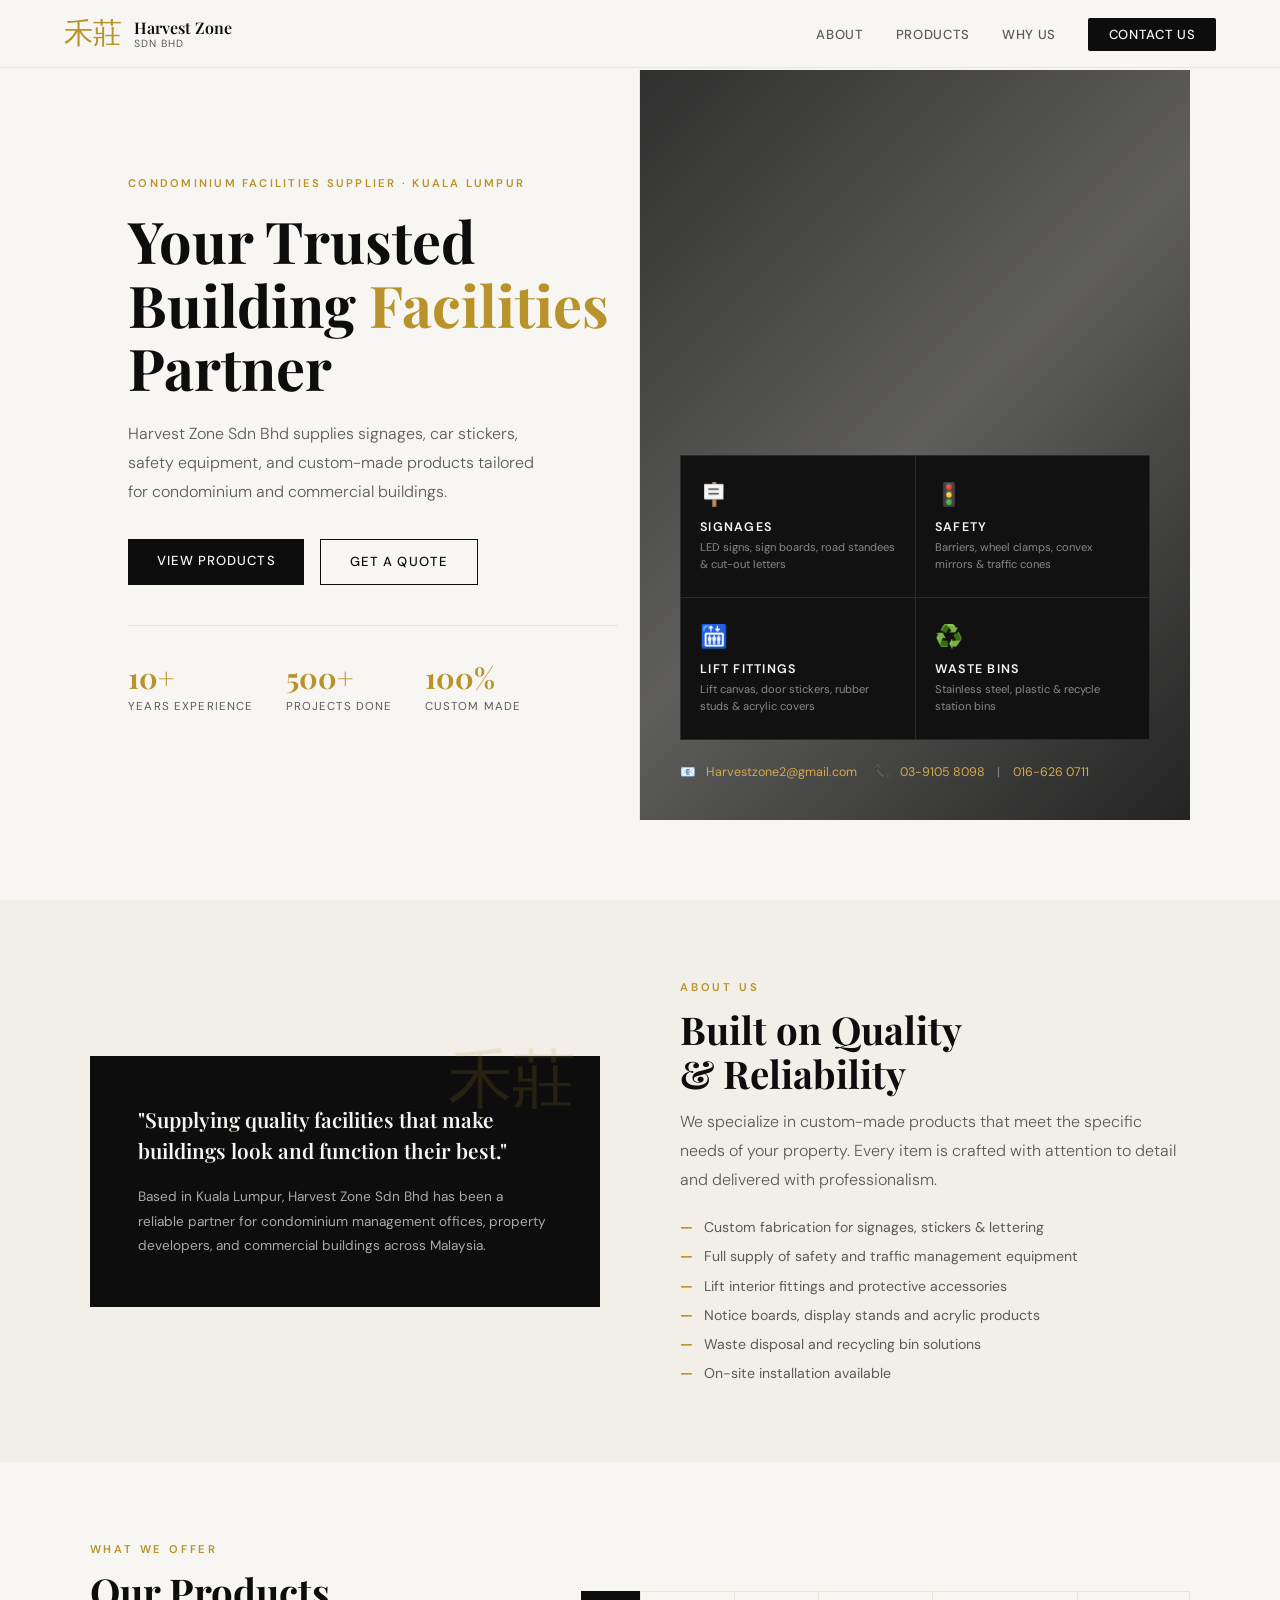
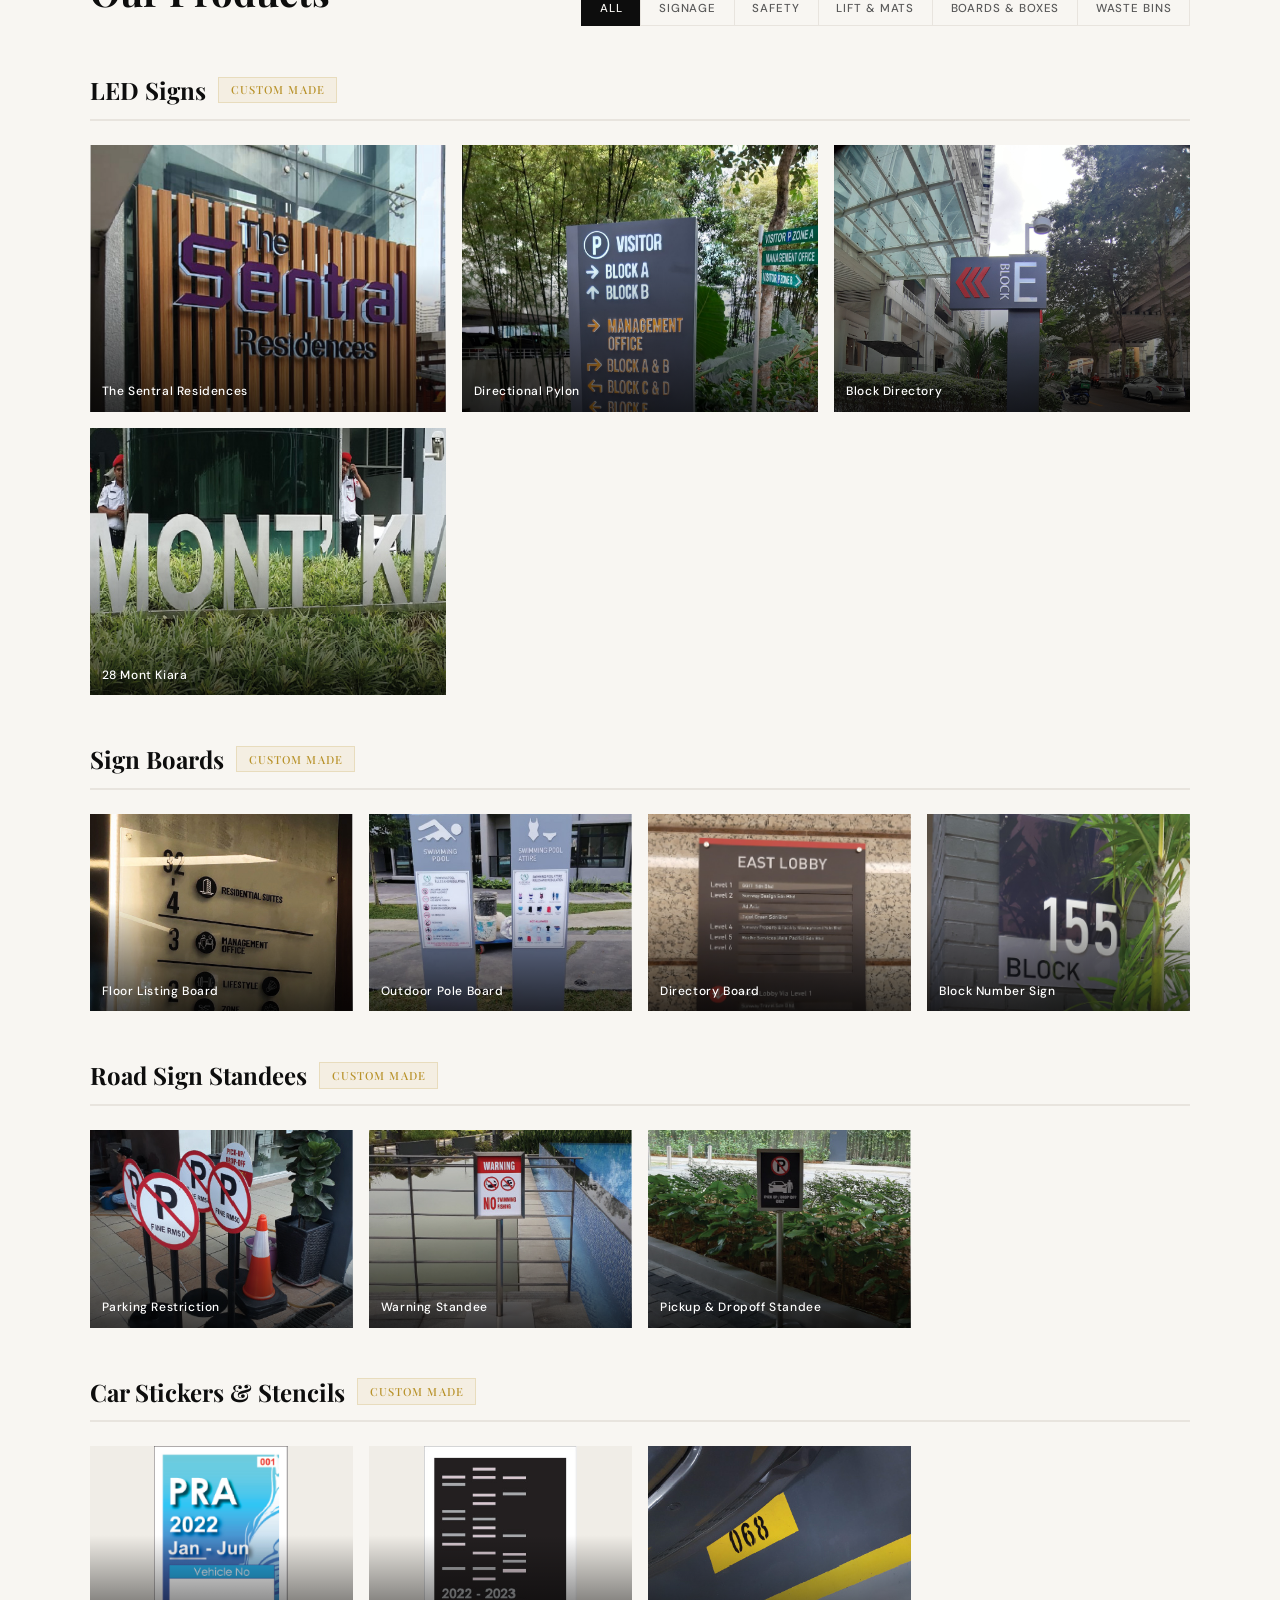
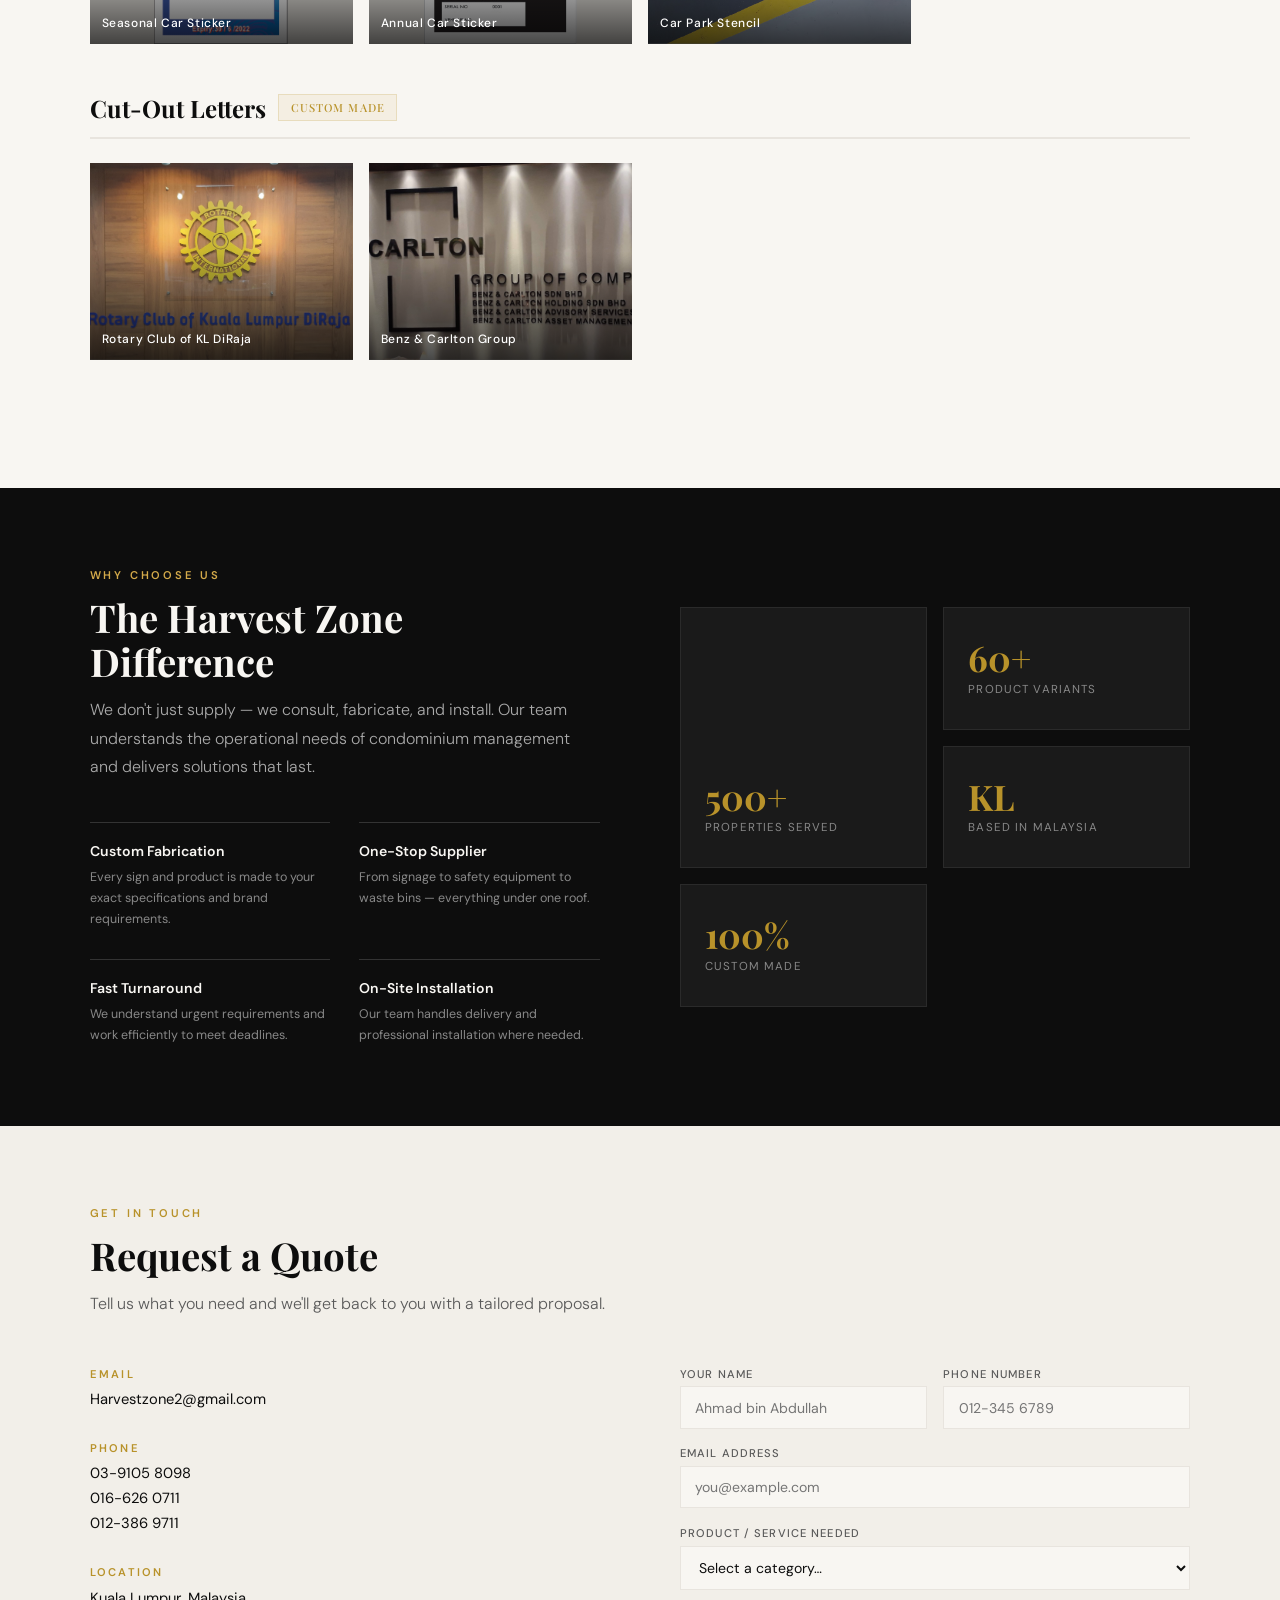
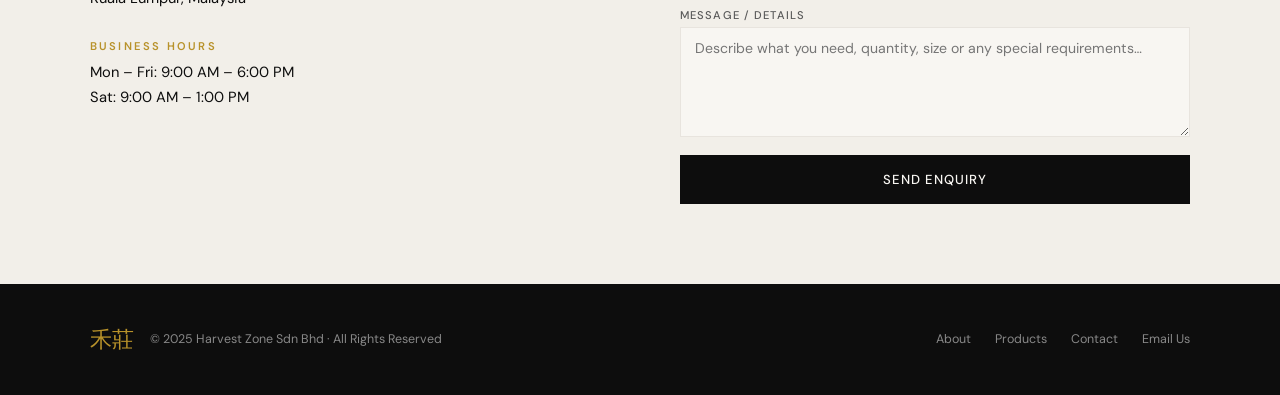
==== index.html @ 8f86f56d "first commit" ====
<!doctype html>
<html lang="en">
  <head>
    <meta charset="UTF-8" />

    <meta name="viewport" content="width=device-width, initial-scale=1.0" />
    <title>Harvest Zone Sdn Bhd – Condominium Facilities Supplier</title>
    <link
      href="https://fonts.googleapis.com/css2?family=Playfair+Display:wght@400;600;700&family=DM+Sans:wght@300;400;500;600&display=swap"
      rel="stylesheet"
    />
    <link rel="stylesheet" href="index.css" />
  </head>
  <body>
    <nav id="navbar">
      <a href="#hero" class="nav-logo">
        <span class="lc">禾莊</span>
        <div>
          <div class="lt">Harvest Zone</div>
          <div class="ls">Sdn Bhd</div>
        </div>
      </a>
      <ul class="nav-links">
        <li><a href="#about">About</a></li>
        <li><a href="#products">Products</a></li>
        <li><a href="#why">Why Us</a></li>
        <li><a href="#contact" class="nav-cta">Contact Us</a></li>
      </ul>
      <button class="hamburger" onclick="toggleMenu()" aria-label="Menu">
        <span></span><span></span><span></span>
      </button>
    </nav>

    <!-- HERO -->
    <section id="hero">
      <div class="hero-left reveal">
        <span class="hero-tag"
          >Condominium Facilities Supplier · Kuala Lumpur</span
        >
        <h1 class="hero-title">
          Your Trusted<br />Building <span>Facilities</span><br />Partner
        </h1>
        <p class="hero-desc">
          Harvest Zone Sdn Bhd supplies signages, car stickers, safety
          equipment, and custom-made products tailored for condominium and
          commercial buildings.
        </p>
        <div class="hero-btns">
          <a href="#products" class="btn-primary">View Products</a>
          <a href="#contact" class="btn-outline">Get a Quote</a>
        </div>
        <div class="hero-stats">
          <div>
            <div class="stat-num">10+</div>
            <div class="stat-label">Years Experience</div>
          </div>
          <div>
            <div class="stat-num">500+</div>
            <div class="stat-label">Projects Done</div>
          </div>
          <div>
            <div class="stat-num">100%</div>
            <div class="stat-label">Custom Made</div>
          </div>
        </div>
      </div>
      <div class="hero-right">
        <div class="hero-grid">
          <div class="hero-card">
            <div class="hero-card-icon">🪧</div>
            <div class="hero-card-title">Signages</div>
            <div class="hero-card-desc">
              LED signs, sign boards, road standees & cut-out letters
            </div>
            <div class="hero-card-accent"></div>
          </div>
          <div class="hero-card">
            <div class="hero-card-icon">🚦</div>
            <div class="hero-card-title">Safety</div>
            <div class="hero-card-desc">
              Barriers, wheel clamps, convex mirrors & traffic cones
            </div>
            <div class="hero-card-accent"></div>
          </div>
          <div class="hero-card">
            <div class="hero-card-icon">🛗</div>
            <div class="hero-card-title">Lift Fittings</div>
            <div class="hero-card-desc">
              Lift canvas, door stickers, rubber studs & acrylic covers
            </div>
            <div class="hero-card-accent"></div>
          </div>
          <div class="hero-card">
            <div class="hero-card-icon">♻️</div>
            <div class="hero-card-title">Waste Bins</div>
            <div class="hero-card-desc">
              Stainless steel, plastic & recycle station bins
            </div>
            <div class="hero-card-accent"></div>
          </div>
        </div>
        <div class="hero-contact">
          <span>📧</span
          ><a href="mailto:Harvestzone2@gmail.com">Harvestzone2@gmail.com</a>
          <span style="margin-left: 0.5rem">📞</span
          ><a href="tel:+60391058098">03-9105 8098</a> <span>&nbsp;|&nbsp;</span
          ><a href="tel:+60166260711">016-626 0711</a>
        </div>
      </div>
    </section>

    <!-- ABOUT -->
    <section id="about">
      <div class="about-visual reveal">
        <div class="about-box">
          <div class="about-box-quote">
            "Supplying quality facilities that make buildings look and function
            their best."
          </div>
          <div class="about-box-text">
            Based in Kuala Lumpur, Harvest Zone Sdn Bhd has been a reliable
            partner for condominium management offices, property developers, and
            commercial buildings across Malaysia.
          </div>
        </div>
        <div class="about-accent"></div>
      </div>
      <div class="about-content reveal">
        <span class="section-label">About Us</span>
        <h2 class="section-title">Built on Quality<br />& Reliability</h2>
        <p class="section-desc">
          We specialize in custom-made products that meet the specific needs of
          your property. Every item is crafted with attention to detail and
          delivered with professionalism.
        </p>
        <ul class="about-list">
          <li>Custom fabrication for signages, stickers & lettering</li>
          <li>Full supply of safety and traffic management equipment</li>
          <li>Lift interior fittings and protective accessories</li>
          <li>Notice boards, display stands and acrylic products</li>
          <li>Waste disposal and recycling bin solutions</li>
          <li>On-site installation available</li>
        </ul>
      </div>
    </section>

    <!-- PRODUCTS -->
    <section id="products">
      <div class="cat-header reveal">
        <div>
          <span class="section-label">What We Offer</span>
          <h2 class="section-title">Our Products</h2>
        </div>
        <div class="cat-tabs">
          <button class="tab-btn active" onclick="showCat('all', this)">
            All
          </button>
          <button class="tab-btn" onclick="showCat('signage', this)">
            Signage
          </button>
          <button class="tab-btn" onclick="showCat('safety', this)">
            Safety
          </button>
          <button class="tab-btn" onclick="showCat('lift', this)">
            Lift & Mats
          </button>
          <button class="tab-btn" onclick="showCat('notice', this)">
            Boards & Boxes
          </button>
          <button class="tab-btn" onclick="showCat('waste', this)">
            Waste Bins
          </button>
        </div>
      </div>

      <!-- SIGNAGE -->
      <div class="prod-section active" id="cat-signage" data-cat="signage">
        <div class="prod-section-title">LED Signs <span>Custom Made</span></div>
        <div class="gallery hero-gallery">
          <div
            class="gallery-item"
            onclick="openLb(this, 'LED Sign – The Sentral Residences')"
          >
            <img
              class="gimg"
              src="images/the-sentral-residences.jpg"
              
              alt="The Sentral Residences"
            />
            <div class="gallery-item-overlay">
              <div class="gallery-item-label">The Sentral Residences</div>
            </div>
          </div>
          <div
            class="gallery-item"
            onclick="openLb(this, 'Directional Pylon Sign')"
          >
            <img
              class="gimg"
              src="images/directional-pylon.jpeg"
              style="object-position: center top"
              alt="Directional Pylon"
            />
            <div class="gallery-item-overlay">
              <div class="gallery-item-label">Directional Pylon</div>
            </div>
          </div>
          <div
            class="gallery-item"
            onclick="openLb(this, 'LED Directory Sign')"
          >
            <img
              class="gimg"
              src="images/block-directory.jpeg"
              style="object-position: center top;"
              alt="LED Directory Sign"
            />
            <div class="gallery-item-overlay">
              <div class="gallery-item-label">Block Directory</div>
            </div>
          </div>
          <div
            class="gallery-item"
            onclick="openLb(this, '28 Mont Kiara LED Sign')"
          >
            <img
              class="gimg"
              src="images/28-mont-kiara.jpg"
              
              alt="28 Mont Kiara LED Sign"
            />
            <div class="gallery-item-overlay">
              <div class="gallery-item-label">28 Mont Kiara</div>
            </div>
          </div>
        </div>

        <div class="prod-section-title">
          Sign Boards <span>Custom Made</span>
        </div>
        <div class="gallery">
          <div
            class="gallery-item"
            onclick="openLb(this, 'Floor Listing Sign Board')"
          >
            <img
              class="gimg"
              src="images/floor-listing-board.jpg"
              style="object-position: center top;"
              alt="Floor Listing Board"
            />
            <div class="gallery-item-overlay">
              <div class="gallery-item-label">Floor Listing Board</div>
            </div>
          </div>
          <div
            class="gallery-item"
            onclick="openLb(this, 'Outdoor Sign Board Pole')"
          >
            <img
              class="gimg"
              src="images/outdoor-pole-board.jpg"
              alt="Outdoor Board Pole"
            />
            <div class="gallery-item-overlay">
              <div class="gallery-item-label">Outdoor Pole Board</div>
            </div>
          </div>
          <div
            class="gallery-item"
            onclick="openLb(this, 'East Lobby Sign Board')"
          >
            <img
              class="gimg"
              src="images/directory-board.jpg"
              style="object-position: center top;"
              alt="Directory Board"
            />
            <div class="gallery-item-overlay">
              <div class="gallery-item-label">Directory Board</div>
            </div>
          </div>
          <div
            class="gallery-item"
            onclick="openLb(this, 'Block Number Sign Board')"
          >
            <img
              class="gimg"
              src="images/block-number-sign.jpg"
              alt="Block Number Sign"
            />
            <div class="gallery-item-overlay">
              <div class="gallery-item-label">Block Number Sign</div>
            </div>
          </div>
        </div>

        <div class="prod-section-title">
          Road Sign Standees <span>Custom Made</span>
        </div>
        <div class="gallery">
          <div
            class="gallery-item"
            onclick="openLb(this, 'Road Sign Standee – Cones')"
          >
            <img
              class="gimg"
              src="images/parking-restriction.jpg"
              alt="Parking Restriction Standee"
            />
            <div class="gallery-item-overlay">
              <div class="gallery-item-label">Parking Restriction</div>
            </div>
          </div>
          <div
            class="gallery-item"
            onclick="openLb(this, 'Road Sign Standee – Warning')"
          >
            <img
              class="gimg"
              src="images/warning-standee.jpg"
              alt="Warning Standee"
            />
            <div class="gallery-item-overlay">
              <div class="gallery-item-label">Warning Standee</div>
            </div>
          </div>
          <div
            class="gallery-item"
            onclick="openLb(this, 'Road Sign Standee – Pole')"
          >
            <img
              class="gimg"
              src="images/pickup-dropoff-standee.jpg"
              alt="Pickup & Dropoff Standee"
            />
            <div class="gallery-item-overlay">
              <div class="gallery-item-label">Pickup & Dropoff Standee</div>
            </div>
          </div>
        </div>

        <div class="prod-section-title">
          Car Stickers & Stencils <span>Custom Made</span>
        </div>
        <div class="gallery">
          <div
            class="gallery-item"
            onclick="openLb(this, 'Car Sticker – PRA 2022')"
          >
            <img
              class="gimg"
              src="images/seasonal-car-sticker.jpg"
              style="object-fit: scale-down;"
              alt="Seasonal Car Sticker"
            />
            <div class="gallery-item-overlay">
              <div class="gallery-item-label">Seasonal Car Sticker</div>
            </div>
          </div>
          <div
            class="gallery-item"
            onclick="openLb(this, 'Annual Car Sticker')"
          >
            <img
              class="gimg"
              src="images/annual-car-sticker.jpg"
              style="object-fit: scale-down;"
              alt="Annual Car Sticker"
            />
            <div class="gallery-item-overlay">
              <div class="gallery-item-label">Annual Car Sticker</div>
            </div>
          </div>
          <div class="gallery-item" onclick="openLb(this, 'Car Park Stencil')">
            <img
              class="gimg"
              src="images/car-park-stencil.jpg"
              alt="Car Park Stencil"
            />
            <div class="gallery-item-overlay">
              <div class="gallery-item-label">Car Park Stencil</div>
            </div>
          </div>
        </div>

        <div class="prod-section-title">
          Cut-Out Letters <span>Custom Made</span>
        </div>
        <div class="gallery">
          <div
            class="gallery-item"
            onclick="openLb(this, 'Cut-Out Letters – Rotary Club KL DiRaja')"
          >
            <img
              class="gimg"
              src="images/rotary-club-of-KL-DiRaja.jpg"
              alt="Rotary Club of KL DiRaja"
            />
            <div class="gallery-item-overlay">
              <div class="gallery-item-label">Rotary Club of KL DiRaja</div>
            </div>
          </div>
          <div
            class="gallery-item"
            onclick="openLb(this, 'Cut-Out Letters – Benz & Carlton')"
          >
            <img
              class="gimg"
              src="images/benz-&-carlton-group.jpg"
              alt="Benz & Carlton Group"
            />
            <div class="gallery-item-overlay">
              <div class="gallery-item-label">Benz & Carlton Group</div>
            </div>
          </div>
        </div>
      </div>

      <!-- SAFETY -->
      <div class="prod-section" id="cat-safety" data-cat="safety">
        <div class="prod-section-title">
          Road Barriers & Poles <span>Safety Equipment</span>
        </div>
        <div class="gallery">
          <div class="gallery-item" onclick="openLb(this, 'Road Barriers')">
            <img
              class="gimg"
              src="images/roadbarrier.jpg"
              style="object-position: center bottom"
              alt="Road Barriers"
            />
            <div class="gallery-item-overlay">
              <div class="gallery-item-label">Road Barriers</div>
              
            </div>
          </div>
          <div class="gallery-item" onclick="openLb(this)">
            <img
              class="gimg"
              src="images/collapsible-parking-pole.png"
              style="object-fit:scale-down"
              alt="Collapsible Parking Pole"
            />
            <div class="gallery-item-overlay">
              <div class="gallery-item-label">Collapsible Parking Pole</div>
              <div class="gallery-item-spec">50.8mm Dia × 609.6mm (H)</div>
            </div>
          </div>
          <div
            class="gallery-item"
            onclick="openLb(this, 'Collapsible Parking Pole')"
          >
            <img
              class="gimg"
              src="images/elastic-pole.png"
              style="object-fit:scale-down"
              alt="Elastic Pole"
            />
            <div class="gallery-item-overlay">
              <div class="gallery-item-label">Elastic Pole</div>
              <div class="gallery-item-spec">80mm Dia × 780mm (H)</div>
            </div>
          </div>
          <div
            class="gallery-item"
            onclick="openLb(this, 'Traffic Cone with Sand Base – 770mm')"
          >
            <img
              class="gimg"
              src="images/traffic-cone.png"
              style="object-fit:scale-down"
              alt="Traffic Cone with Sand Base"
            />
            <div class="gallery-item-overlay">
              <div class="gallery-item-label">Traffic Cone with Sand Base</div>
              <div class="gallery-item-spec">770mm (H)</div>
            </div>
          </div>
        </div>

        <div class="prod-section-title">
          Wheel Clamps & Guards <span>Safety Equipment</span>
        </div>
        <div class="gallery">
          <div
            class="gallery-item"
            onclick="openLb(this, 'Wheel Clamp – Small & Big')"
          >
            <img
              class="gimg"
              src="images/wheel-clamp.png"
              style="object-fit:scale-down"
              alt="Wheel Clamp"
            />
            <div class="gallery-item-overlay">
              <div class="gallery-item-label">Wheel Clamp</div>
                <div class="gallery-item-spec">
                Small: 330mm - 432mm<br>
                Big: 406mm - 584mm
                </div>
            </div>
          </div>
          <div
            class="gallery-item"
            onclick="openLb(this, 'Corner Guard – 100x100x800mm')"
          >
            <img
              class="gimg"
              src="images/corner-guard.png"
              style="object-fit:scale-down"
              alt="Corner Guard"
            />
            <div class="gallery-item-overlay">
              <div class="gallery-item-label">Corner Guard</div>
              <div class="gallery-item-spec">100 L x 100 W x800 H (mm)</div>
            </div>
          </div>
          <div
            class="gallery-item"
            onclick="openLb(this, 'Wheel Stopper – 550x148x120mm')"
          >
            <img
              class="gimg"
              src="images/wheel-stopper.png"
              style="object-fit:scale-down"
              alt="Wheel Stopper"
            />
            <div class="gallery-item-overlay">
              <div class="gallery-item-label">Wheel Stopper</div>
              <div class="gallery-item-spec">550 L x 148 W x 120 H (mm)</div>
            </div>
          </div>
        </div>

        <div class="prod-section-title">
          Rubber Humps <span>Safety Equipment</span>
        </div>
        <div class="gallery">
          <div
            class="gallery-item"
            onclick="openLb(this, 'Rubber Hump with Cats Eye – 500x350x50mm')"
          >
            <img
              class="gimg"
              src="images/rubberhump-catseye.png"
              style="object-fit:scale-down"
              alt="Rubber Hump with Cat's Eye"
            />
            <div class="gallery-item-overlay">
              <div class="gallery-item-label">Rubber Hump with Cat's Eye</div>
                <div class="gallery-item-spec">500 L x 350 W x 50 H (mm)</div>
            </div>
          </div>
          <div
            class="gallery-item"
            onclick="openLb(this, 'Rubber Hump – Installed')"
          >
            <img
              class="gimg"
                src="images/rubberhump.jpg"
                style="object-position: center bottom"
              alt="Installed Rubber Humps"
            />
            <div class="gallery-item-overlay">
              <div class="gallery-item-label">Installed Rubber Humps</div>
            </div>
          </div>
        </div>

        <div class="prod-section-title">
          Convex Mirrors <span>Safety Equipment</span>
        </div>
        <div class="gallery">
          <div
            class="gallery-item"
            onclick="openLb(this, 'Convex Mirror Installed')"
          >
            <img
              class="gimg"
                src="images/convex-mirror-installed.jpg"

              alt="Convex Mirror – Installed"
            />
            <div class="gallery-item-overlay">
              <div class="gallery-item-label">Convex Mirror – Installed</div>
            </div>
          </div>
          <div
            class="gallery-item"
            onclick="openLb(this, 'Convex Mirror with Sign')"
          >
            <img
              class="gimg"
              src="images/convex-mirror-with-sign.jpg"
              alt="Convex Mirror with Sign"
            />
            <div class="gallery-item-overlay">
              <div class="gallery-item-label">Convex Mirror with Sign</div>
            </div>
          </div>
          <div
            class="gallery-item"
            onclick="openLb(this, 'Convex Mirror – 600mm & 800mm dia')"
          >
            <img
              class="gimg"
              src="images/convex-mirror.png"
              style="object-fit:scale-down"
              alt="Convex Mirror – 600mm & 800mm dia"
            />
            <div class="gallery-item-overlay">
              <div class="gallery-item-label">Convex Mirror w/o Cap</div>
              <div class="gallery-item-spec">600mm / 800mm Diameter</div>
            </div>
          </div>
        </div>
      </div>

      <!-- LIFT & MATS -->
      <div class="prod-section" id="cat-lift" data-cat="lift">
        <div class="prod-section-title">
          Lift Canvas & Protection <span>Lift Accessories</span>
        </div>
        <div class="gallery">
          <div
            class="gallery-item"
            onclick="openLb(this, 'Lift Canvas Protection')"
          >
            <img
              class="gimg"
              src="images/lift-canvas.jpg"
              alt="Lift Canvas"
            />
            <div class="gallery-item-overlay">
              <div class="gallery-item-label">Lift Canvas</div>
            </div>
          </div>
          <div
            class="gallery-item"
            onclick="openLb(this, 'Custom Lift Door Sticker')"
          >
            <img
              class="gimg"
              src="images/custom-door-sticker.jpg"
              alt="Custom Lift Door Sticker"
            />
            <div class="gallery-item-overlay">
              <div class="gallery-item-label">Custom Lift Door Sticker</div>
            </div>
          </div>
          <div
            class="gallery-item"
            onclick="openLb(this, 'Aluminium Chequered Plate')"
          >
            <img
              class="gimg"
              src="images/aluminium-chequered-plate.jpg"
              alt="Aluminium Chequered Plate"
            />
            <div class="gallery-item-overlay">
              <div class="gallery-item-label">Aluminium Chequered Plate</div>
            </div>
          </div>
          <div
            class="gallery-item"
            onclick="openLb(this, 'Lift Wall Acrylic Cover')"
          >
            <img
              class="gimg"
              src="images/lift-wall-acrylic-cover.jpg"
              alt="Lift Wall Acrylic Cover"
            />
            <div class="gallery-item-overlay">
              <div class="gallery-item-label">Lift Wall Acrylic Cover</div>
            </div>
          </div>
        </div>

        <div class="prod-section-title">
          Rubber Stud Installation <span>Lift Accessories</span>
        </div>
        <div class="gallery">
          <div
            class="gallery-item"
            onclick="openLb(this, 'Rubber Stud Installation')"
          >
            <img
              class="gimg"
                src="images/stud-installation.jpg"
              alt="Rubber Stud Installation"
            />
            <div class="gallery-item-overlay">
              <div class="gallery-item-label">Stud Installation</div>
            </div>
          </div>
          <div
            class="gallery-item"
            onclick="openLb(this, 'Rubber Stud – Installed Floor')"
          >
            <img
              class="gimg"
              src="images/installed-rubber-studs.jpg"
              alt="Installed Rubber Studs"
            />
            <div class="gallery-item-overlay">
              <div class="gallery-item-label">Installed Rubber Studs</div>
            </div>
          </div>
          <div
            class="gallery-item"
            onclick="openLb(this, 'Car Lift OCP Acrylic Cover – Before')"
          >
            <img
              class="gimg"
              src="images/car-lift-ocp-before.jpg"
              alt="Car Lift OCP – Before"
            />
            <div class="gallery-item-overlay">
              <div class="gallery-item-label">Car Lift OCP – Before</div>
            </div>
          </div>
          <div
            class="gallery-item"
            onclick="openLb(this, 'Car Lift OCP Acrylic Cover')"
          >
            <img
              class="gimg"
              src="images/car-lift-ocp-cover.jpg"
              alt="Car Lift OCP Acrylic Cover"
            />
            <div class="gallery-item-overlay">
              <div class="gallery-item-label">Car Lift OCP Cover</div>
            </div>
          </div>
        </div>

        <div class="prod-section-title">Mats & Stands <span>Others</span></div>
        <div class="gallery">
          <div class="gallery-item" onclick="openLb(this, 'Rubber Stud Mat')">
            <img
              class="gimg"
              src="images/rubber-stud-mat.jpg"
              alt="Rubber Stud Mat"
            />
            <div class="gallery-item-overlay">
              <div class="gallery-item-label">Rubber Stud Mat</div>
            </div>
          </div>
          <div class="gallery-item" onclick="openLb(this, 'Tough Rib Mat')">
            <img
              class="gimg"
              src="images/tough-rib-mat.jpg"
              alt="Tough Rib Mat"
            />
            <div class="gallery-item-overlay">
              <div class="gallery-item-label">Tough Rib Mat</div>
            </div>
          </div>
          <div class="gallery-item" onclick="openLb(this, 'Laundry Mat')">
            <img
              class="gimg"
              src="images/laundry-mat.png"
              alt="Laundry Mat"
            />
            <div class="gallery-item-overlay">
              <div class="gallery-item-label">Laundry Mat</div>
            </div>
          </div>
          <div
            class="gallery-item"
            onclick="
              openLb(this, 'Stainless Steel Retractable Belt Q Up Stand')
            "
          >
            <img
              class="gimg"
              src="images/belt-q-up-stand.png"
                style="object-fit:scale-down"
              alt="Stainless Steel Retractable Belt Q Up Stand"
            />
            <div class="gallery-item-overlay">
              <div class="gallery-item-label">Stainless Steel Retractable Belt Q Up Stand</div>
              <div class="gallery-item-spec">
                Pole: 63.5mm (dia)<br>
                Heigt: 910mm
                </div>
            </div>
          </div>
          <div
            class="gallery-item"
            onclick="openLb(this, 'Stainless Steel Display Stand – A4/A3')"
          >
            <img
              class="gimg"
              src="images/display-stand-a4-a3.png"
              style="object-fit:scale-down"
              alt="Stainless Steel Display Stand – A4/A3"
            />
            <div class="gallery-item-overlay">
              <div class="gallery-item-label">Display Stand A4/A3</div>
              <div class="gallery-item-spec">
                Size: A4/A3
              </div>
            </div>
          </div>
        </div>
      </div>

      <!-- NOTICE BOARDS & BOXES -->
      <div class="prod-section" id="cat-notice" data-cat="notice">
        <div class="prod-section-title">Notice Boards and Directories <span>Others</span></div>
        <div class="gallery">
          <div
            class="gallery-item"
            onclick="openLb(this, 'Notice Board – Sunway Velocity')"
          >
            <img
              class="gimg"
              src="images/sunway-velocity.jpg"
              alt="Notice Board – Sunway Velocity"
            />
            <div class="gallery-item-overlay">
              <div class="gallery-item-label">Sunway Velocity Notice Board</div>
            </div>
          </div>
          <div
            class="gallery-item"
            onclick="openLb(this, 'Tenant Listing Notice Board')"
          >
            <img
              class="gimg"
              src="images/tenant-listing-board.jpg"
                style="object-fit:scale-down"
              alt="Tenant Listing Directory Board"
            />
            <div class="gallery-item-overlay">
              <div class="gallery-item-label">Tenant Listing Directory Board</div>
            </div>
          </div>
          <div
            class="gallery-item"
            onclick="openLb(this, 'Multi-Panel Notice Board')"
          >
            <img
              class="gimg"
              src="images/multi-panel-board.jpg"
              alt="Multi-Panel Notice Board"
            />
            <div class="gallery-item-overlay">
              <div class="gallery-item-label">Multi-Panel Board</div>
            </div>
          </div>
          <div class="gallery-item" onclick="openLb(this, 'Gold Notice Board')">
            <img
              class="gimg"
              src="images/gold-finish-board.jpg"
                style="object-position:center top"
              alt="Sunway Directory Board"
            />
            <div class="gallery-item-overlay">
              <div class="gallery-item-label">Sunway Directory Board</div>
            </div>
          </div>
          <div class="gallery-item" onclick="openLb(this, 'Acrylic A4 Holder')">
            <img
              class="gimg"
              src="images/acrylic-a4-holder.jpg"
              alt="Acrylic A4 Holder"
            />
            <div class="gallery-item-overlay">
              <div class="gallery-item-label">Acrylic A4 Holder</div>
            </div>
          </div>
          <div
            class="gallery-item"
            onclick="openLb(this, 'Notice Board with Glass Panels')"
          >
            <img
              class="gimg"
              src="images/board-with-glass-panels.jpg"
              alt="Notice Board with Glass Panels"
            />
            <div class="gallery-item-overlay">
              <div class="gallery-item-label">Board with Glass Panels</div>
            </div>
          </div>
        </div>

        <div class="prod-section-title">
          Glass Sand Blast <span>Others</span>
        </div>
        <div class="gallery">
          <div
            class="gallery-item"
            onclick="openLb(this, 'Glass Sand Blast – Office Partition')"
          >
            <img
              class="gimg"
              src="images/office-partition.jpg"
              alt="Office Partition"
            />
            <div class="gallery-item-overlay">
              <div class="gallery-item-label">Office Partition</div>
            </div>
          </div>
          <div
            class="gallery-item"
            onclick="openLb(this, 'Glass Sand Blast – Privacy Screen')"
          >
            <img
              class="gimg"
              src="images/privacy-screen.jpg"
              alt="Privacy Screen"
            />
            <div class="gallery-item-overlay">
              <div class="gallery-item-label">Privacy Screen</div>
            </div>
          </div>
          <div
            class="gallery-item"
            onclick="openLb(this, 'Glass Sand Blast – Door Panel')"
          >
            <img
              class="gimg"
              src="images/door-panel-sandblast.jpg"
              alt="Door Panel"
            />
            <div class="gallery-item-overlay">
              <div class="gallery-item-label">Door Panel Sandblast</div>
            </div>
          </div>
          <div
            class="gallery-item"
            onclick="openLb(this, 'Glass Sand Blast – Entry Door')"
          >
            <img
              class="gimg"
              src="images/entry-door.jpg"
              alt="Entry Door"
            />
            <div class="gallery-item-overlay">
              <div class="gallery-item-label">Entry Door</div>
            </div>
          </div>
        </div>

        <div class="prod-section-title">
          Custom Made Boxes <span>Others</span>
        </div>
        <div class="gallery">
          <div
            class="gallery-item"
            onclick="openLb(this, 'Transparent Acrylic Suggestion Box')"
          >
            <img
              class="gimg"
              src="images/acrylic-box.jpg"
              alt="Transparent Acrylic Box"
            />
            <div class="gallery-item-overlay">
              <div class="gallery-item-label">Transparent Acrylic Box</div>
            </div>
          </div>
          <div
            class="gallery-item"
            onclick="openLb(this, 'Solid Colour Acrylic Drop Box')"
          >
            <img
              class="gimg"
              src="images/drop-box.jpg"
              alt="Solid Colour Drop Box"
            />
            <div class="gallery-item-overlay">
              <div class="gallery-item-label">Solid Colour Drop Box</div>
            </div>
          </div>
        </div>
      </div>

      <!-- WASTE BINS -->
      <div class="prod-section" id="cat-waste" data-cat="waste">
        <div class="prod-section-title">
          Stainless Steel Bins <span>Waste Disposable</span>
        </div>
        <div class="gallery">
          <div
            class="gallery-item"
            onclick="openLb(this, 'Cigarette Bin – Stainless Steel')"
          >
            <img
              class="gimg"
              src="images/cigratte-bin-sunway-nexis.jpg"
                style="object-fit:scale-down"
              alt="Cigarette Bin – Stainless Steel"
            />
            <div class="gallery-item-overlay">
              <div class="gallery-item-label">Stainless Steel Bin – Sunway Nexis</div>
            </div>
          </div>
          <div
            class="gallery-item"
            onclick="openLb(this, 'SS01 – 345x170x660mm')"
          >
            <img
              class="gimg"
              src="images/SS01.png"
                style="object-fit:scale-down"
              alt="SS01"
            />
            <div class="gallery-item-overlay">
              <div class="gallery-item-label">SS01</div>
              <div class="gallery-item-spec">345 L x 170 W x 660 H (mm)</div>
            </div>
          </div>
          <div
            class="gallery-item"
            onclick="openLb(this, 'SS02 – 300mm Dia x 610mm H')"
          >
            <img
              class="gimg"
              src="images/SS02.png"
              style="object-fit:scale-down"
              alt="SS02"
            />
            <div class="gallery-item-overlay">
              <div class="gallery-item-label">SS02</div>
              <div class="gallery-item-spec">300mm Diameter x 610mm (H)</div>
            </div>
          </div>
          <div
            class="gallery-item"
            onclick="openLb(this, 'SS03 – 380x230x750mm')"
          >
            <img
              class="gimg"
              src="images/SS03.png"
              style="object-fit:scale-down"
              alt="SS03"
            />
            <div class="gallery-item-overlay">
              <div class="gallery-item-label">SS03</div>
              <div class="gallery-item-spec">380 L x 230 W x 750 H (mm)</div>
          </div>
          
          </div>
        </div>

        <div class="prod-section-title">
          Plastic Wheeled Bins <span>Waste Disposable</span>
        </div>
        <div class="gallery">
          <div
            class="gallery-item"
            onclick="openLb(this, 'H660 Bin – 805x1340x1260mm')"
          >
            <img
              class="gimg"
              src="images/H660.png"
              style="object-fit:scale-down"
              alt="H660"
            />
            <div class="gallery-item-overlay">
              <div class="gallery-item-label">H660</div>
              <div class="gallery-item-spec">805 L x 1340 W x 1260 H (mm)</div>
            </div>
          </div>
          <div
            class="gallery-item"
            onclick="openLb(this, 'H240 Bin – 590x730x1007mm')"
          >
            <img
              class="gimg"
              src="images/H240.png"
              style="object-fit:scale-down"
              alt="H240"
            />
            <div class="gallery-item-overlay">
              <div class="gallery-item-label">H240</div>
              <div class="gallery-item-spec">590 L x 730 W x 1007 H (mm)</div>
            </div>
          </div>
          <div
            class="gallery-item"
            onclick="openLb(this, 'H120 Bin – 460x550x940mm')"
          >
            <img
              class="gimg"
              src="images/H120.png"
              style="object-fit:scale-down"
              alt="H120"
            />
            <div class="gallery-item-overlay">
              <div class="gallery-item-label">H120</div>
              <div class="gallery-item-spec">460 L x 550 W x 940 H (mm)</div>
            </div>
          </div>
          <div
            class="gallery-item"
            onclick="openLb(this, 'Large Plastic Bins – Installed')"
          >
            <img
              class="gimg"
              src="images/installed-bins.jpg"
              style="object-fit:scale-down"
              alt="Installed Bins"
            />
            <div class="gallery-item-overlay">
              <div class="gallery-item-label">Installed Bins</div>
            </div>
          </div>
        </div>

        <div class="prod-section-title">
          Recycle Station Bins & Decorative Bins <span>Waste Disposable</span>
        </div>
        <div class="gallery">
          <div
            class="gallery-item"
            onclick="openLb(this, 'Recycle Station – 590x730x1007mm')"
          >
            <img
              class="gimg"
              src="images/SS04.png"
              style="object-fit:scale-down"
              alt="Recycle Bins / SS04"
            />
            <div class="gallery-item-overlay">
              <div class="gallery-item-label">Recycle Bins / SS04</div>
              <div class="gallery-item-spec">250 Dia x 600 H (mm)</div>
            </div>
          </div>
          <div
            class="gallery-item"
            onclick="openLb(this, 'Semi-Circle Decorative Bin – 450x225x730mm')"
          >
            <img
              class="gimg"
              src="images/semi-circle-bin.png"
              style="object-fit:scale-down"
              alt="Semi-Circle Decorative Bin"
            />
            <div class="gallery-item-overlay">
              <div class="gallery-item-label">Semi-Circle Bin</div>
              <div class="gallery-item-spec">450 W x 225 L x 730 H (mm)</div>
            </div>
          </div>
          <div
            class="gallery-item"
            onclick="openLb(this, 'Recycle Bins Installed')"
          >
            <img
              class="gimg"
              src="images/recycle-bins.jpg"
              alt="Recycle Bins – Installed"
            />
            <div class="gallery-item-overlay">
              <div class="gallery-item-label">Recycle Bins – Installed</div>
              <div class="gallery-item-spec">590 W x 730 L x 1007 H (mm)</div>
            </div>
          </div>
        </div>
      </div>
    </section>

    <!-- WHY -->
    <section id="why">
      <div class="reveal">
        <span class="section-label" style="color: var(--gold-light)"
          >Why Choose Us</span
        >
        <h2 class="section-title">The Harvest Zone<br />Difference</h2>
        <p class="section-desc">
          We don't just supply — we consult, fabricate, and install. Our team
          understands the operational needs of condominium management and
          delivers solutions that last.
        </p>
        <div class="why-features">
          <div class="why-feat">
            <div class="why-feat-title">Custom Fabrication</div>
            <div class="why-feat-desc">
              Every sign and product is made to your exact specifications and
              brand requirements.
            </div>
          </div>
          <div class="why-feat">
            <div class="why-feat-title">One-Stop Supplier</div>
            <div class="why-feat-desc">
              From signage to safety equipment to waste bins — everything under
              one roof.
            </div>
          </div>
          <div class="why-feat">
            <div class="why-feat-title">Fast Turnaround</div>
            <div class="why-feat-desc">
              We understand urgent requirements and work efficiently to meet
              deadlines.
            </div>
          </div>
          <div class="why-feat">
            <div class="why-feat-title">On-Site Installation</div>
            <div class="why-feat-desc">
              Our team handles delivery and professional installation where
              needed.
            </div>
          </div>
        </div>
      </div>
      <div class="why-visual reveal">
        <div class="why-box tall">
          <div class="why-box-num">500+</div>
          <div class="why-box-label">Properties Served</div>
        </div>
        <div class="why-box">
          <div class="why-box-num">60+</div>
          <div class="why-box-label">Product Variants</div>
        </div>
        <div class="why-box">
          <div class="why-box-num">KL</div>
          <div class="why-box-label">Based in Malaysia</div>
        </div>
        <div class="why-box">
          <div class="why-box-num">100%</div>
          <div class="why-box-label">Custom Made</div>
        </div>
      </div>
    </section>

    <!-- CONTACT -->
    <section id="contact">
      <div class="reveal">
        <span class="section-label">Get In Touch</span>
        <h2 class="section-title">Request a Quote</h2>
        <p class="section-desc">
          Tell us what you need and we'll get back to you with a tailored
          proposal.
        </p>
      </div>
      <div class="contact-grid">
        <div class="contact-info reveal">
          <div>
            <div class="contact-item-label">Email</div>
            <div class="contact-item-val">
              <a href="mailto:Harvestzone2@gmail.com">Harvestzone2@gmail.com</a>
            </div>
          </div>
          <div>
            <div class="contact-item-label">Phone</div>
            <div class="contact-item-val">
              <a href="tel:+60391058098">03-9105 8098</a><br /><a
                href="tel:+60166260711"
                >016-626 0711</a
              ><br /><a href="tel:+60123869711">012-386 9711</a>
            </div>
          </div>
          <div>
            <div class="contact-item-label">Location</div>
            <div class="contact-item-val">Kuala Lumpur, Malaysia</div>
          </div>
          <div>
            <div class="contact-item-label">Business Hours</div>
            <div class="contact-item-val">
              Mon – Fri: 9:00 AM – 6:00 PM<br />Sat: 9:00 AM – 1:00 PM
            </div>
          </div>
        </div>
        <div class="reveal">
          <div class="contact-form">
            <div class="form-row">
              <div class="form-group">
                <label>Your Name</label
                ><input type="text" placeholder="Ahmad bin Abdullah" />
              </div>
              <div class="form-group">
                <label>Phone Number</label
                ><input type="tel" placeholder="012-345 6789" />
              </div>
            </div>
            <div class="form-group">
              <label>Email Address</label
              ><input type="email" placeholder="you@example.com" />
            </div>
            <div class="form-group">
              <label>Product / Service Needed</label>
              <select>
                <option value="">Select a category…</option>
                <option>LED Signs & Signboards</option>
                <option>Cut-Out Letters & Stencils</option>
                <option>Car Stickers</option>
                <option>Road Safety Equipment</option>
                <option>Lift Accessories & Mats</option>
                <option>Notice Boards & Displays</option>
                <option>Glass Sand Blast</option>
                <option>Waste Disposal Bins</option>
                <option>Other / Multiple Items</option>
              </select>
            </div>
            <div class="form-group">
              <label>Message / Details</label
              ><textarea
                placeholder="Describe what you need, quantity, size or any special requirements…"
              ></textarea>
            </div>
            <button
              class="btn-primary"
              onclick="submitForm(this)"
              style="width: 100%; text-align: center; padding: 1rem"
            >
              Send Enquiry
            </button>
          </div>
        </div>
      </div>
    </section>

    <footer>
      <div style="display: flex; align-items: center; gap: 1rem">
        <span class="footer-logo">禾莊</span>
        <span>© 2025 Harvest Zone Sdn Bhd · All Rights Reserved</span>
      </div>
      <div class="footer-links">
        <a href="#about">About</a>
        <a href="#products">Products</a>
        <a href="#contact">Contact</a>
        <a href="mailto:Harvestzone2@gmail.com">Email Us</a>
      </div>
    </footer>

    <!-- LIGHTBOX -->
    <div id="lightbox">
      <!-- keep these hidden for JS compat -->
      <button id="lb-close" onclick="closeLb()">✕</button>
      <button id="lb-prev" onclick="navLb(-1)">‹</button>
      <button id="lb-next" onclick="navLb(1)">›</button>
      <div id="lb-caption"></div>

      <div class="lb-inner">
        <div class="lb-image-side">
          <img id="lb-img" src="" alt="" />
        </div>
        <div class="lb-detail-side">
          <div class="lb-detail-top">
            <div id="lb-category" class="lb-category"></div>
            <div id="lb-name" class="lb-name"></div>
            <div id="lb-spec-block" class="lb-spec-block" style="display: none">
              <div class="lb-spec-label">Specifications</div>
              <div id="lb-spec-value" class="lb-spec-value"></div>
            </div>
          </div>
          <div class="lb-detail-bottom">
            <div class="lb-nav-row">
              <button class="lb-nav-btn" onclick="navLb(-1)">&#8592;</button>
              <button class="lb-nav-btn" onclick="navLb(1)">&#8594;</button>
            </div>
            <button class="lb-close-btn" onclick="closeLb()">Close</button>
          </div>
        </div>
      </div>
    </div>

   <script src="index.js"></script>
  </body>
</html>
---- index.css ----
*,
*::before,
*::after {
    box-sizing: border-box;
    margin: 0;
    padding: 0;
}

:root {
    --black: #0d0d0d;
    --white: #f8f6f2;
    --gold: #b8922a;
    --gold-light: #d4aa4a;
    --gray: #5a5a5a;
    --light-gray: #e8e4de;
    --section-bg: #f2efe9;
    --font-display: "Playfair Display", Georgia, serif;
    --font-body: "DM Sans", sans-serif;
}

html {
    scroll-behavior: smooth;
}

body {
    font-family: var(--font-body);
    background: var(--white);
    color: var(--black);
    overflow-x: hidden;
}

/* NAV */
nav {
    position: fixed;
    top: 0;
    left: 0;
    right: 0;
    z-index: 100;
    display: flex;
    align-items: center;
    justify-content: space-between;
    padding: 1.1rem 5%;
    background: rgba(248, 246, 242, 0.95);
    backdrop-filter: blur(12px);
    border-bottom: 1px solid var(--light-gray);
    transition: box-shadow 0.3s;
}

nav.scrolled {
    box-shadow: 0 2px 20px rgba(0, 0, 0, 0.08);
}

.nav-logo {
    display: flex;
    align-items: center;
    gap: 0.75rem;
    text-decoration: none;
}

.nav-logo .lc {
    font-size: 1.8rem;
    color: var(--gold);
    line-height: 1;
}

.nav-logo .lt {
    font-family: var(--font-display);
    font-size: 1rem;
    font-weight: 600;
    color: var(--black);
    line-height: 1.2;
}

.nav-logo .ls {
    font-size: 0.65rem;
    color: var(--gray);
    letter-spacing: 0.1em;
    text-transform: uppercase;
}

.nav-links {
    display: flex;
    gap: 2rem;
    list-style: none;
}

.nav-links a {
    text-decoration: none;
    color: var(--gray);
    font-size: 0.82rem;
    font-weight: 500;
    letter-spacing: 0.05em;
    text-transform: uppercase;
    position: relative;
    padding-bottom: 2px;
    transition: color 0.2s;
}

.nav-links a::after {
    content: "";
    position: absolute;
    bottom: 0;
    left: 0;
    width: 0;
    height: 1px;
    background: var(--gold);
    transition: width 0.3s;
}

.nav-links a:hover {
    color: var(--black);
}

.nav-links a:hover::after {
    width: 100%;
}

.nav-cta {
    background: var(--black) !important;
    color: var(--white) !important;
    padding: 0.5rem 1.3rem !important;
    border-radius: 2px;
}

.nav-cta:hover {
    background: var(--gold) !important;
}

.nav-cta::after {
    display: none !important;
}

.hamburger {
    display: none;
    flex-direction: column;
    gap: 5px;
    cursor: pointer;
    background: none;
    border: none;
    padding: 4px;
}

.hamburger span {
    width: 24px;
    height: 2px;
    background: var(--black);
    transition: all 0.3s;
}

/* HERO */
#hero {
    min-height: 100vh;
    display: grid;
    grid-template-columns: 1fr 1fr;
    padding-top: 70px;
}

.hero-left {
    display: flex;
    flex-direction: column;
    justify-content: center;
    padding: 5rem 4% 5rem 7%;
    position: relative;
}

.hero-left::before {
    content: "";
    position: absolute;
    top: 0;
    right: 0;
    bottom: 0;
    width: 1px;
    background: var(--light-gray);
}

.hero-tag {
    display: inline-block;
    font-size: 0.7rem;
    letter-spacing: 0.2em;
    text-transform: uppercase;
    color: var(--gold);
    font-weight: 600;
    margin-bottom: 1.2rem;
}

.hero-title {
    font-family: var(--font-display);
    font-size: clamp(2.5rem, 4.5vw, 4rem);
    font-weight: 700;
    line-height: 1.1;
    margin-bottom: 1.3rem;
}

.hero-title span {
    color: var(--gold);
}

.hero-desc {
    font-size: 1rem;
    color: var(--gray);
    line-height: 1.8;
    max-width: 420px;
    margin-bottom: 2rem;
    font-weight: 300;
}

.hero-btns {
    display: flex;
    gap: 1rem;
    flex-wrap: wrap;
}

.btn-primary {
    background: var(--black);
    color: var(--white);
    padding: 0.85rem 1.8rem;
    font-family: var(--font-body);
    font-size: 0.82rem;
    font-weight: 500;
    letter-spacing: 0.08em;
    text-transform: uppercase;
    text-decoration: none;
    border: none;
    cursor: pointer;
    transition:
        background 0.25s,
        transform 0.2s;
    display: inline-block;
}

.btn-primary:hover {
    background: var(--gold);
    transform: translateY(-1px);
}

.btn-outline {
    border: 1px solid var(--black);
    color: var(--black);
    padding: 0.85rem 1.8rem;
    font-family: var(--font-body);
    font-size: 0.82rem;
    font-weight: 500;
    letter-spacing: 0.08em;
    text-transform: uppercase;
    text-decoration: none;
    cursor: pointer;
    background: transparent;
    transition: all 0.25s;
    display: inline-block;
}

.btn-outline:hover {
    background: var(--black);
    color: var(--white);
}

.hero-stats {
    display: flex;
    gap: 2rem;
    margin-top: 2.5rem;
    padding-top: 2rem;
    border-top: 1px solid var(--light-gray);
}

.stat-num {
    font-family: var(--font-display);
    font-size: 1.8rem;
    font-weight: 700;
    color: var(--gold);
}

.stat-label {
    font-size: 0.72rem;
    color: var(--gray);
    text-transform: uppercase;
    letter-spacing: 0.1em;
    margin-top: 0.2rem;
}

.hero-right {
    position: relative;
    overflow: hidden;
    display: flex;
    flex-direction: column;
    justify-content: flex-end;
    padding: 2.5rem;

    /* Background image */
    background-image: url("https://via.placeholder.com/1200x900?text=Your+Project+Image");
    background-size: cover;
    background-position: center;
}

/* Dark overlay for readability */
.hero-right::before {
    content: "";
    position: absolute;
    inset: 0;
    background: linear-gradient(135deg,
            rgba(13, 13, 13, 0.85) 0%,
            rgba(13, 13, 13, 0.65) 50%,
            rgba(13, 13, 13, 0.9) 100%);
}

.hero-grid {
    position: relative;
    z-index: 2;
    display: grid;
    grid-template-columns: 1fr 1fr;
    gap: 1px;
    background: #2a2a2a;
    border: 1px solid #2a2a2a;
    margin-bottom: 1.5rem;
}

.hero-card {
    background: #111;
    padding: 1.5rem 1.2rem;
    position: relative;
    overflow: hidden;
    transition: background 0.3s;
}

.hero-card:hover {
    background: #1a1a1a;
}

.hero-card-icon {
    font-size: 1.4rem;
    margin-bottom: 0.6rem;
}

.hero-card-title {
    font-size: 0.78rem;
    font-weight: 600;
    color: var(--white);
    text-transform: uppercase;
    letter-spacing: 0.1em;
    margin-bottom: 0.3rem;
}

.hero-card-desc {
    font-size: 0.7rem;
    color: #888;
    line-height: 1.5;
}

.hero-card-accent {
    position: absolute;
    bottom: 0;
    left: 0;
    right: 0;
    height: 2px;
    background: var(--gold);
    transform: scaleX(0);
    transform-origin: left;
    transition: transform 0.3s;
}

.hero-card:hover .hero-card-accent {
    transform: scaleX(1);
}

.hero-contact {
    position: relative;
    z-index: 2;
    display: flex;
    flex-wrap: wrap;
    align-items: center;
    gap: 0.6rem;
    color: #888;
    font-size: 0.78rem;
}

.hero-contact a {
    color: var(--gold-light);
    text-decoration: none;
}

/* SECTIONS */
section {
    padding: 5rem 7%;
}

.section-label {
    font-size: 0.7rem;
    letter-spacing: 0.25em;
    text-transform: uppercase;
    color: var(--gold);
    font-weight: 600;
    margin-bottom: 0.8rem;
    display: block;
}

.section-title {
    font-family: var(--font-display);
    font-size: clamp(1.8rem, 3vw, 2.6rem);
    font-weight: 700;
    line-height: 1.15;
    margin-bottom: 0.8rem;
}

.section-desc {
    font-size: 1rem;
    color: var(--gray);
    line-height: 1.8;
    max-width: 560px;
    font-weight: 300;
}

/* CATEGORY TABS */
.cat-header {
    display: flex;
    justify-content: space-between;
    align-items: flex-end;
    margin-bottom: 3rem;
    flex-wrap: wrap;
    gap: 1rem;
}

.cat-tabs {
    display: flex;
    gap: 0;
    flex-wrap: wrap;
}

.tab-btn {
    padding: 0.55rem 1.1rem;
    font-size: 0.72rem;
    font-weight: 500;
    letter-spacing: 0.08em;
    text-transform: uppercase;
    background: transparent;
    border: 1px solid var(--light-gray);
    border-right: none;
    cursor: pointer;
    color: var(--gray);
    font-family: var(--font-body);
    transition: all 0.2s;
}

.tab-btn:last-child {
    border-right: 1px solid var(--light-gray);
}

.tab-btn.active,
.tab-btn:hover {
    background: var(--black);
    color: var(--white);
    border-color: var(--black);
}

/* PRODUCT SECTIONS */
.prod-section {
    display: none;
}

.prod-section.active {
    display: block;
}

.prod-section-title {
    font-family: var(--font-display);
    font-size: 1.5rem;
    font-weight: 700;
    margin-bottom: 1.5rem;
    padding-bottom: 0.8rem;
    border-bottom: 2px solid var(--light-gray);
    display: flex;
    align-items: center;
    gap: 0.8rem;
}

.prod-section-title span {
    font-size: 0.7rem;
    font-weight: 500;
    letter-spacing: 0.1em;
    text-transform: uppercase;
    color: var(--gold);
    background: rgba(184, 146, 42, 0.08);
    padding: 0.3rem 0.7rem;
    border: 1px solid rgba(184, 146, 42, 0.2);
}

/* GALLERY GRID */
.gallery {
    display: grid;
    grid-template-columns: repeat(4, 1fr);
    gap: 1rem;
    margin-bottom: 3rem;
}

.gallery.hero-gallery {
    grid-template-columns: repeat(3, 1fr);
}

/* ONE universal size for all items */
.gallery-item {
    position: relative;
    overflow: hidden;
    background: #f0ede7;
    cursor: pointer;
    aspect-ratio: 4/3;
    /* landscape — works great for product shots */
}

.gallery.hero-gallery .gallery-item.wide {
    grid-column: span 2;
    aspect-ratio: 16/7;
}

.gimg {
    width: 100%;
    height: 100%;
    object-fit: cover;
    transition: transform 0.4s ease;
}

.gallery-item:hover .gimg {
    transform: scale(1.05);
}

.gallery-item-overlay {
    position: absolute;
    inset: 0;
    background: linear-gradient(to top, rgba(0, 0, 0, 0.72) 0%, transparent 55%);
    display: flex;
    flex-direction: column;
    /* stack label + spec vertically */
    align-items: flex-start;
    justify-content: flex-end;
    padding: 0.75rem;
    /* REMOVE opacity:0 and transition — always shown */
}

/* .gallery-item:hover .gallery-item-overlay {
        opacity: 1;
      } */
.gallery-item-label {
    color: #fff;
    font-size: 0.75rem;
    font-weight: 500;
    letter-spacing: 0.05em;
    line-height: 1.3;
}

.gallery-item-spec {
    color: rgba(255, 255, 255, 0.65);
    font-size: 0.65rem;
    letter-spacing: 0.04em;
    margin-top: 2px;
}

#lightbox {
    display: none;
    position: fixed;
    inset: 0;
    z-index: 1000;
    background: rgba(0, 0, 0, 0.92);
    align-items: center;
    justify-content: center;
    padding: 2rem;
}

#lightbox.open {
    display: flex;
}

.lb-inner {
    display: grid;
    grid-template-columns: 1fr 380px;
    max-width: 1100px;
    width: 100%;
    max-height: 90vh;
    background: #111;
    overflow: hidden;
}

.lb-image-side {
    position: relative;
    overflow: hidden;
    background: #ffffff;
    display: flex;
    align-items: center;
    justify-content: center;
}

.lb-image-side img {
    width: 100%;
    height: 100%;
    object-fit: contain;
    max-height: 90vh;
}

.lb-detail-side {
    display: flex;
    flex-direction: column;
    justify-content: space-between;
    padding: 2.5rem 2rem;
    border-left: 1px solid #2a2a2a;
    overflow-y: auto;
}

.lb-detail-top {
    display: flex;
    flex-direction: column;
    gap: 1rem;
}

.lb-category {
    font-size: 0.65rem;
    letter-spacing: 0.2em;
    text-transform: uppercase;
    color: var(--gold);
    font-weight: 600;
}

.lb-name {
    font-family: var(--font-display);
    font-size: 1.5rem;
    font-weight: 700;
    color: #fff;
    line-height: 1.2;
}

.lb-spec-block {
    margin-top: 0.5rem;
    padding: 1rem;
    border: 1px solid #2a2a2a;
    display: flex;
    flex-direction: column;
    gap: 0.4rem;
}

.lb-spec-label {
    font-size: 0.65rem;
    letter-spacing: 0.15em;
    text-transform: uppercase;
    color: #666;
}

.lb-spec-value {
    font-size: 0.9rem;
    color: #ccc;
    font-weight: 500;
}

.lb-spec-value br {
  display: block;
  margin-bottom: 4px;
}

.lb-detail-bottom {
    display: flex;
    flex-direction: column;
    gap: 0.8rem;
    margin-top: 2rem;
}

.lb-nav-row {
    display: flex;
    gap: 0.5rem;
}

.lb-nav-btn {
    flex: 1;
    padding: 0.7rem;
    background: #1a1a1a;
    border: 1px solid #2a2a2a;
    color: #fff;
    font-size: 1rem;
    cursor: pointer;
    transition: background 0.2s, border-color 0.2s;
}

.lb-nav-btn:hover {
    background: #2a2a2a;
    border-color: var(--gold);
}

.lb-close-btn {
    width: 100%;
    padding: 0.7rem;
    background: transparent;
    border: 1px solid #333;
    color: #888;
    font-size: 0.75rem;
    letter-spacing: 0.1em;
    text-transform: uppercase;
    cursor: pointer;
    transition: all 0.2s;
    font-family: var(--font-body);
}

.lb-close-btn:hover {
    border-color: #fff;
    color: #fff;
}

@media (max-width: 768px) {
    .lb-inner {
        grid-template-columns: 1fr;
        grid-template-rows: 1fr auto;
        max-height: 95vh;
    }

    .lb-detail-side {
        border-left: none;
        border-top: 1px solid #2a2a2a;
        padding: 1.2rem;
    }
}

/* hide old controls */
#lb-close,
#lb-prev,
#lb-next,
#lb-caption {
    display: none;
}

/* ABOUT */
#about {
    background: var(--section-bg);
    display: grid;
    grid-template-columns: 1fr 1fr;
    gap: 5rem;
    align-items: center;
}

.about-box {
    background: var(--black);
    color: var(--white);
    padding: 3rem;
    position: relative;
}

.about-box::before {
    content: "禾莊";
    position: absolute;
    top: -0.5rem;
    right: 1.5rem;
    font-size: 4rem;
    color: var(--gold);
    opacity: 0.15;
    font-family: serif;
    line-height: 1;
}

.about-box-quote {
    font-family: var(--font-display);
    font-size: 1.3rem;
    font-weight: 600;
    line-height: 1.5;
    margin-bottom: 1.2rem;
}

.about-box-text {
    font-size: 0.85rem;
    color: #aaa;
    line-height: 1.8;
}

.about-accent {
    position: absolute;
    bottom: -1rem;
    right: -1rem;
    width: 100px;
    height: 100px;
    border: 2px solid var(--gold);
    z-index: -1;
}

.about-visual {
    position: relative;
}

.about-list {
    list-style: none;
    display: flex;
    flex-direction: column;
    gap: 0.7rem;
    margin-top: 1.5rem;
}

.about-list li {
    display: flex;
    align-items: flex-start;
    gap: 0.7rem;
    font-size: 0.88rem;
    color: var(--gray);
}

.about-list li::before {
    content: "—";
    color: var(--gold);
    font-weight: 700;
    flex-shrink: 0;
}

/* WHY */
#why {
    background: var(--black);
    color: var(--white);
    display: grid;
    grid-template-columns: 1fr 1fr;
    gap: 5rem;
    align-items: center;
}

#why .section-title {
    color: var(--white);
}

#why .section-desc {
    color: #aaa;
}

.why-features {
    display: grid;
    grid-template-columns: 1fr 1fr;
    gap: 1.8rem;
    margin-top: 2.5rem;
}

.why-feat {
    border-top: 1px solid #333;
    padding-top: 1.2rem;
}

.why-feat-title {
    font-weight: 600;
    font-size: 0.88rem;
    margin-bottom: 0.4rem;
}

.why-feat-desc {
    font-size: 0.78rem;
    color: #888;
    line-height: 1.7;
}

.why-visual {
    display: grid;
    grid-template-columns: 1fr 1fr;
    gap: 1rem;
}

.why-box {
    background: #1a1a1a;
    padding: 2rem 1.5rem;
    border: 1px solid #2a2a2a;
    transition: border-color 0.3s;
}

.why-box:hover {
    border-color: var(--gold);
}

.why-box-num {
    font-family: var(--font-display);
    font-size: 2.2rem;
    font-weight: 700;
    color: var(--gold);
    line-height: 1;
    margin-bottom: 0.4rem;
}

.why-box-label {
    font-size: 0.72rem;
    color: #888;
    text-transform: uppercase;
    letter-spacing: 0.1em;
}

.why-box.tall {
    grid-row: span 2;
    display: flex;
    flex-direction: column;
    justify-content: flex-end;
}

/* CONTACT */
#contact {
    background: var(--section-bg);
}

.contact-grid {
    display: grid;
    grid-template-columns: 1fr 1fr;
    gap: 5rem;
    margin-top: 3rem;
}

.contact-info {
    display: flex;
    flex-direction: column;
    gap: 1.8rem;
}

.contact-item-label {
    font-size: 0.7rem;
    text-transform: uppercase;
    letter-spacing: 0.2em;
    color: var(--gold);
    font-weight: 600;
    margin-bottom: 0.4rem;
}

.contact-item-val {
    font-size: 0.92rem;
    color: var(--black);
    line-height: 1.7;
}

.contact-item-val a {
    color: var(--black);
    text-decoration: none;
}

.contact-item-val a:hover {
    color: var(--gold);
}

.contact-form {
    display: flex;
    flex-direction: column;
    gap: 1.1rem;
}

.form-row {
    display: grid;
    grid-template-columns: 1fr 1fr;
    gap: 1rem;
}

.form-group {
    display: flex;
    flex-direction: column;
    gap: 0.35rem;
}

.form-group label {
    font-size: 0.7rem;
    text-transform: uppercase;
    letter-spacing: 0.1em;
    color: var(--gray);
    font-weight: 500;
}

.form-group input,
.form-group textarea,
.form-group select {
    border: 1px solid var(--light-gray);
    background: var(--white);
    padding: 0.7rem 0.9rem;
    font-family: var(--font-body);
    font-size: 0.88rem;
    color: var(--black);
    outline: none;
    resize: vertical;
    transition: border-color 0.2s;
}

.form-group input:focus,
.form-group textarea:focus,
.form-group select:focus {
    border-color: var(--gold);
}

.form-group textarea {
    min-height: 110px;
}

/* FOOTER */
footer {
    background: var(--black);
    color: #888;
    padding: 2.5rem 7%;
    font-size: 0.78rem;
    display: flex;
    justify-content: space-between;
    align-items: center;
    flex-wrap: wrap;
    gap: 1rem;
}

.footer-logo {
    color: var(--gold);
    font-size: 1.4rem;
}

.footer-links {
    display: flex;
    gap: 1.5rem;
}

.footer-links a {
    color: #888;
    text-decoration: none;
    transition: color 0.2s;
}

.footer-links a:hover {
    color: var(--white);
}

/* REVEAL */
.reveal {
    opacity: 0;
    transform: translateY(24px);
    transition:
        opacity 0.65s ease,
        transform 0.65s ease;
}

.reveal.visible {
    opacity: 1;
    transform: none;
}

/* RESPONSIVE */
@media (max-width: 960px) {
    .nav-links {
        display: none;
    }

    .hamburger {
        display: flex;
    }

    #hero {
        grid-template-columns: 1fr;
    }

    .hero-right {
        min-height: 380px;
    }

    #about,
    #why,
    .contact-grid {
        grid-template-columns: 1fr;
        gap: 2.5rem;
    }

    section {
        padding: 4rem 5%;
    }
}

@media (max-width: 600px) {
    .gallery {
        grid-template-columns: repeat(2, 1fr);
    }

    .gallery-item.wide {
        grid-column: span 1;
        aspect-ratio: 1/1;
    }

    .why-features,
    .form-row,
    .why-visual {
        grid-template-columns: 1fr;
    }

    .hero-stats {
        flex-wrap: wrap;
        gap: 1.2rem;
    }

    .cat-tabs {
        overflow-x: auto;
        width: 100%;
    }
}
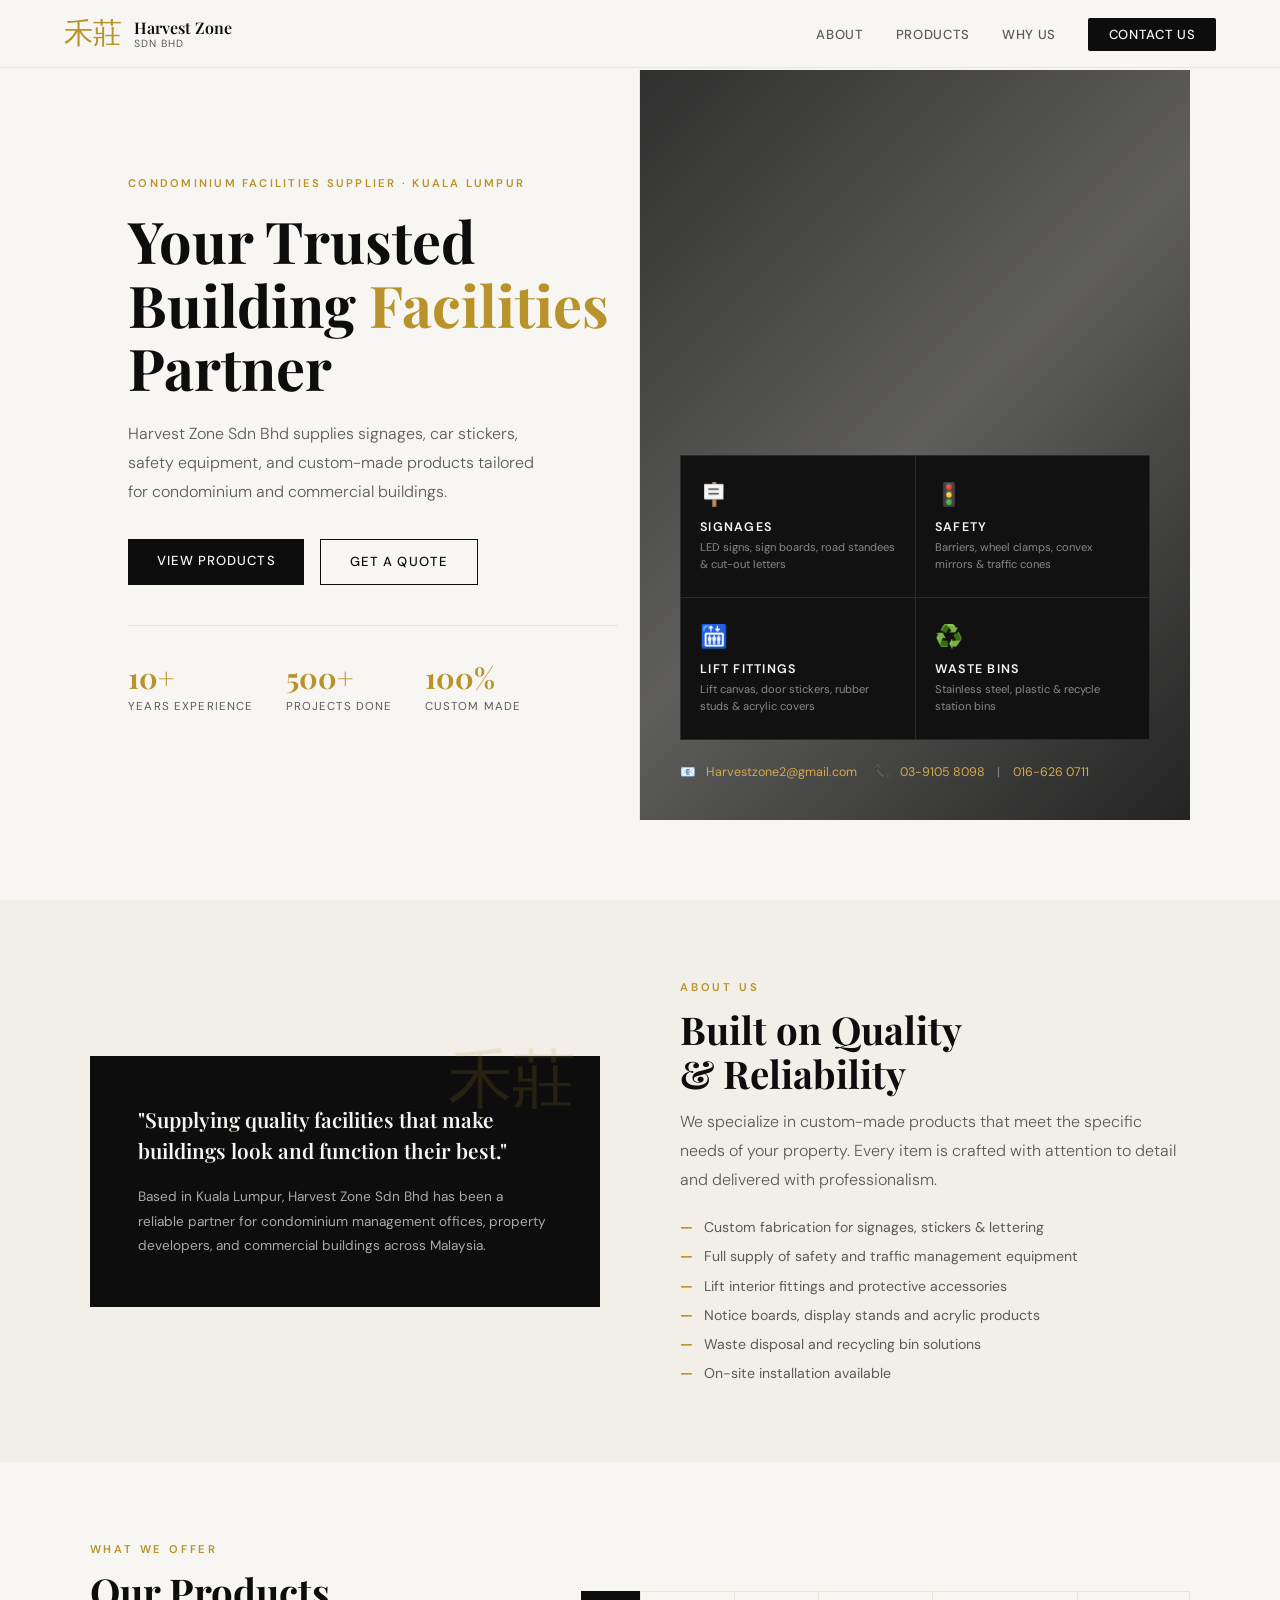
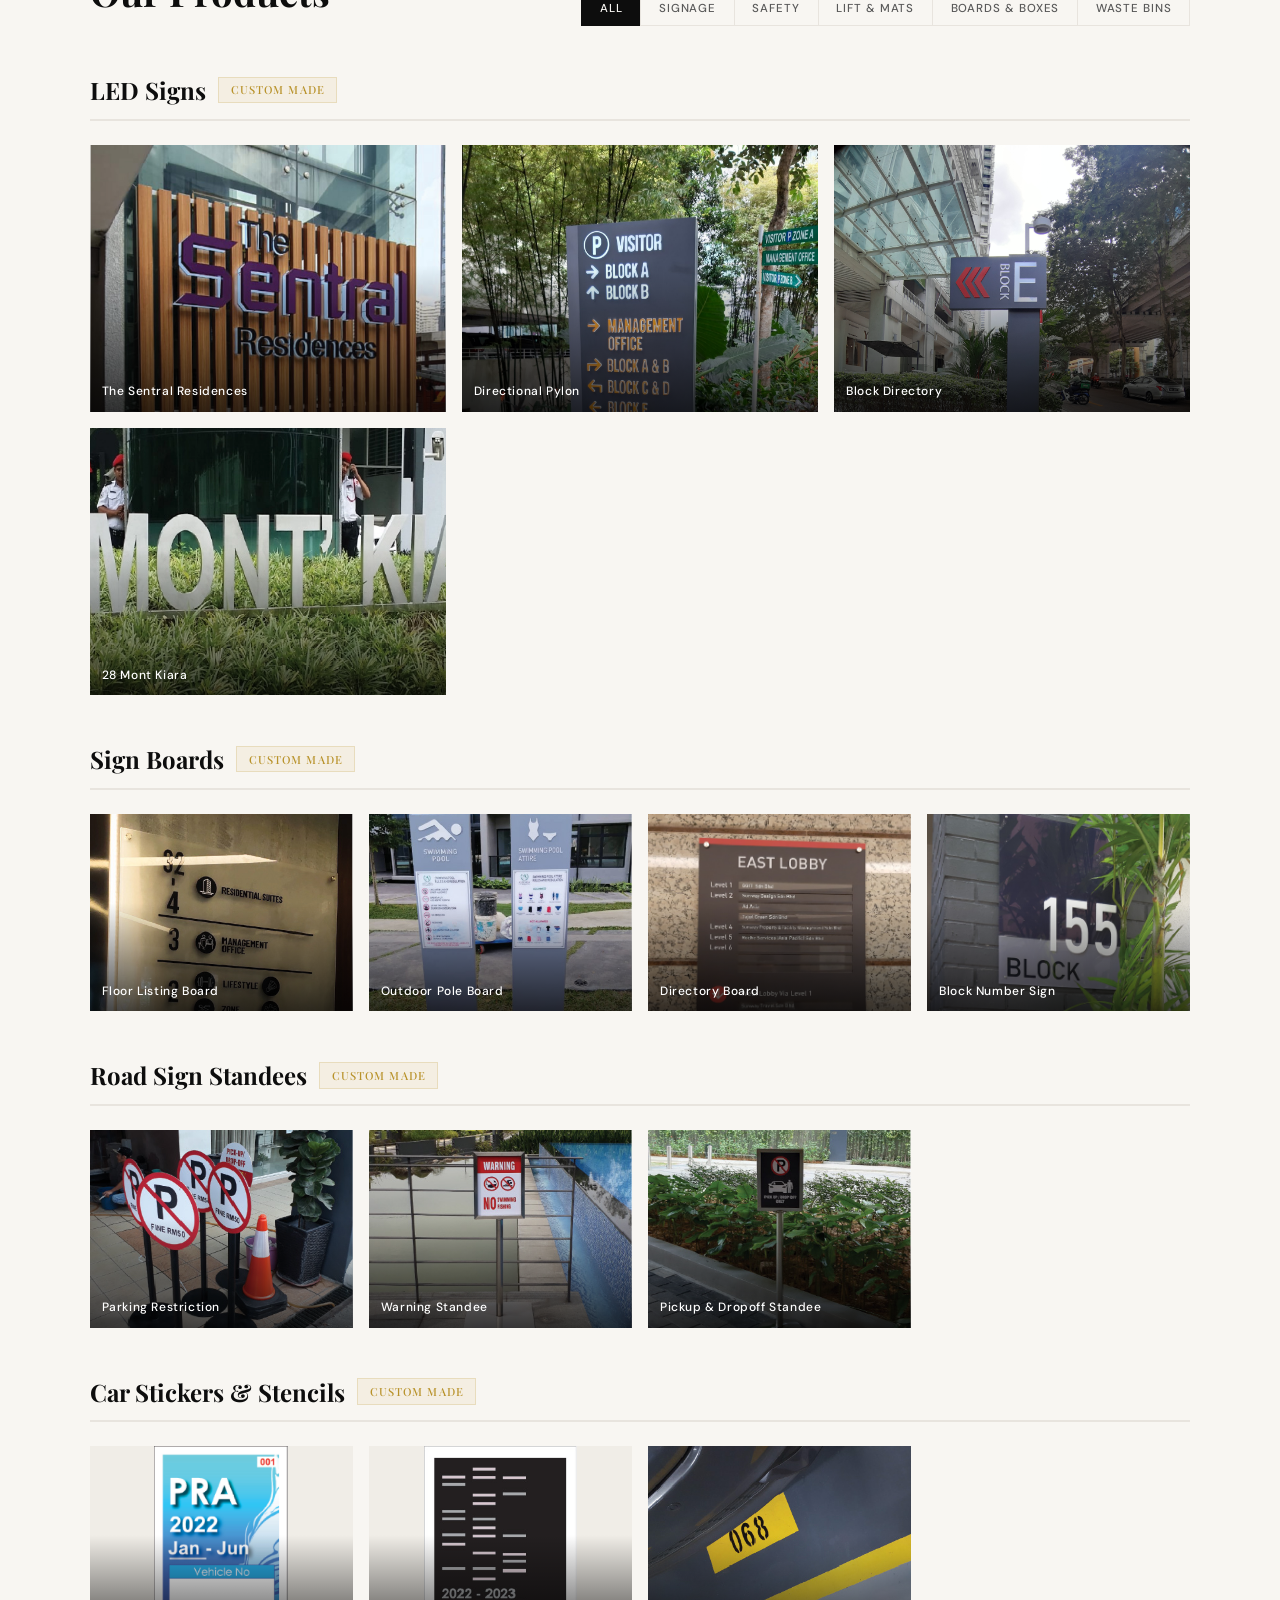
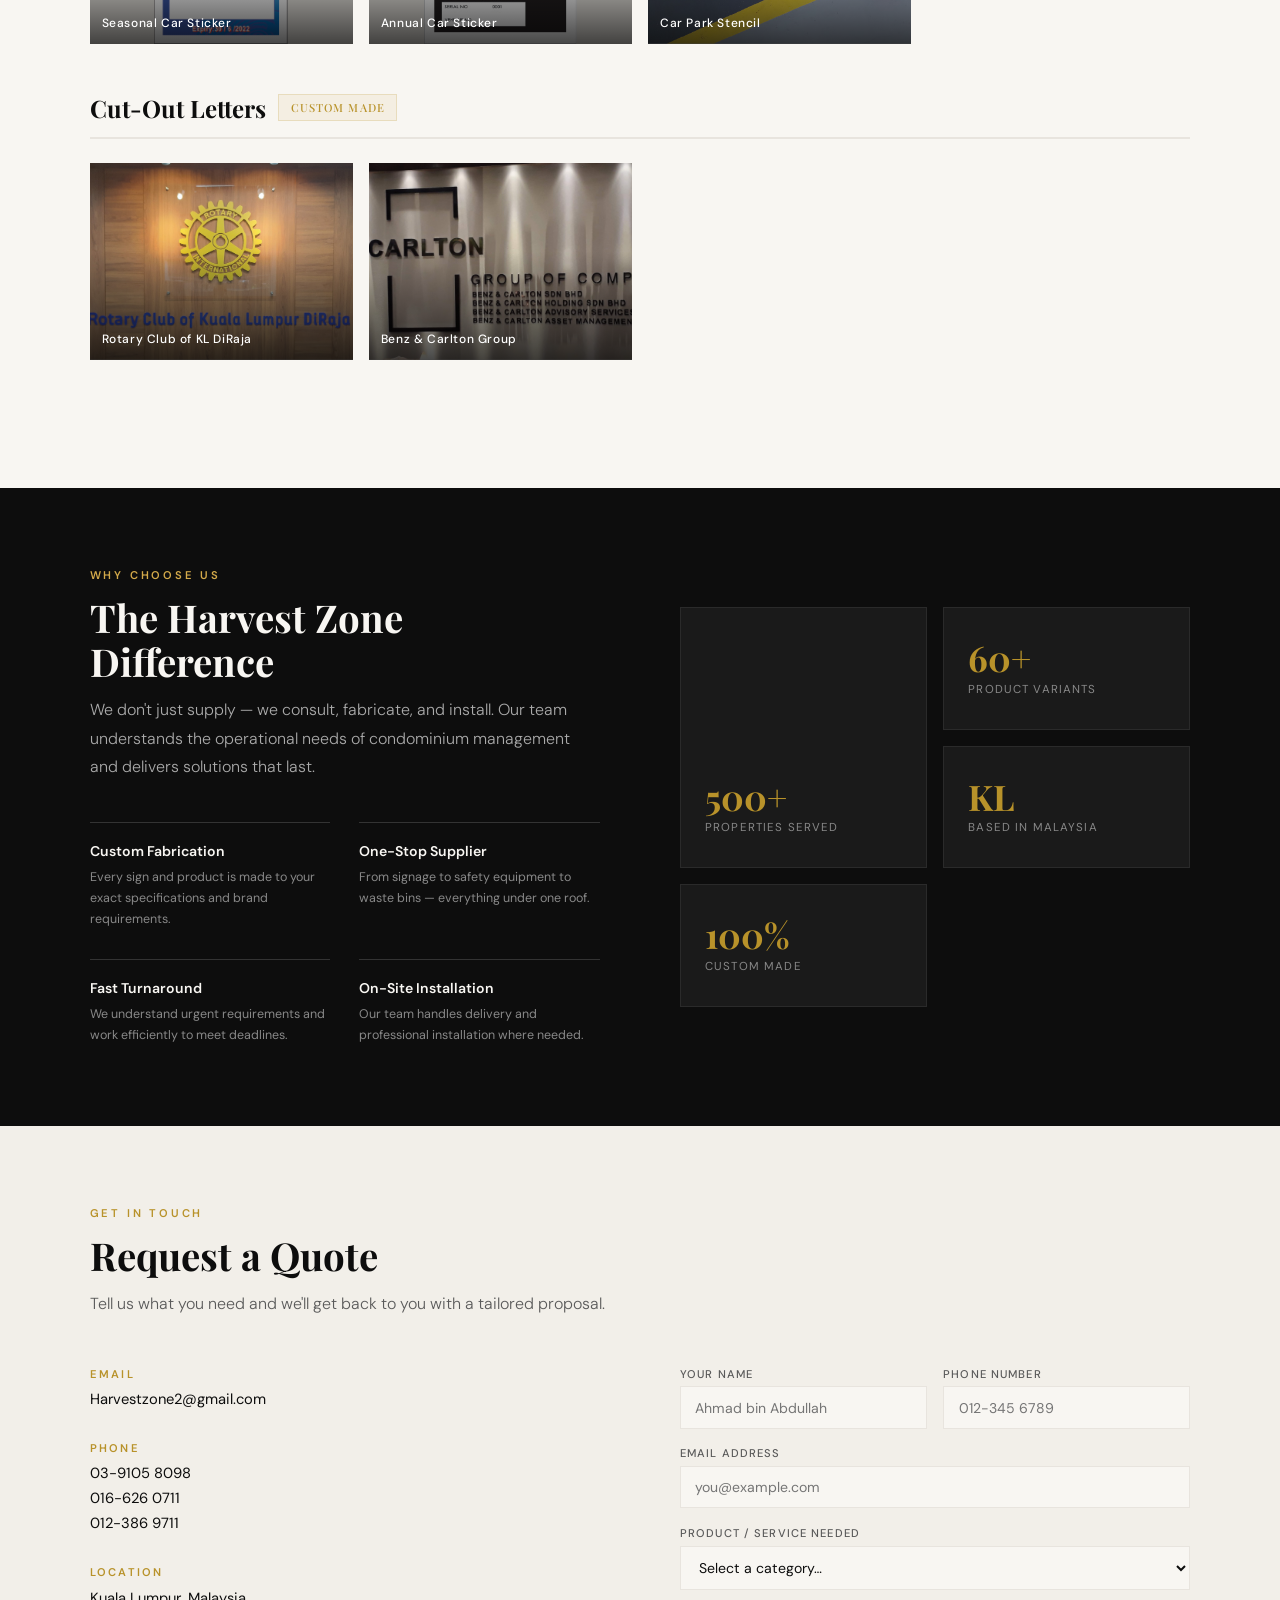
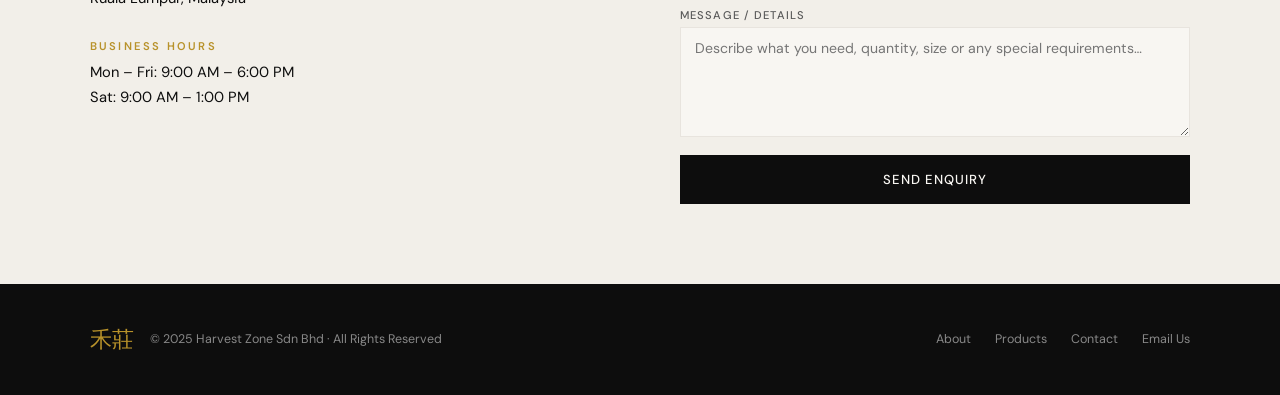
==== commit c3197a35: "Feat: Integrating SEO google" ====
--- a/index.html
+++ b/index.html
@@ -2,14 +2,21 @@
 <html lang="en">
   <head>
     <meta charset="UTF-8" />
-
     <meta name="viewport" content="width=device-width, initial-scale=1.0" />
     <title>Harvest Zone Sdn Bhd – Condominium Facilities Supplier</title>
+    <meta name="description" content="Supplier of Signages, road barriers, poles, and safety equipment in Malaysia. High quality, durable, and reliable products." />
+
     <link
       href="https://fonts.googleapis.com/css2?family=Playfair+Display:wght@400;600;700&family=DM+Sans:wght@300;400;500;600&display=swap"
       rel="stylesheet"
     />
     <link rel="stylesheet" href="index.css" />
+    <script src="https://cdn.jsdelivr.net/npm/@emailjs/browser@4/dist/email.min.js"></script>
+    <script>
+      emailjs.init("PxdAUIRpTbBDMGLvA"); // replace with your public key
+    </script>
+
+<link rel="icon" href="images/favicon.png">
   </head>
   <body>
     <nav id="navbar">
@@ -184,7 +191,6 @@
             <img
               class="gimg"
               src="images/the-sentral-residences.jpg"
-              
               alt="The Sentral Residences"
             />
             <div class="gallery-item-overlay">
@@ -212,7 +218,7 @@
             <img
               class="gimg"
               src="images/block-directory.jpeg"
-              style="object-position: center top;"
+              style="object-position: center top"
               alt="LED Directory Sign"
             />
             <div class="gallery-item-overlay">
@@ -225,8 +231,8 @@
           >
             <img
               class="gimg"
-              src="images/28-mont-kiara.jpg"
-              
+              src="images/28-mont-kiara.webp"
+              loading="lazy"
               alt="28 Mont Kiara LED Sign"
             />
             <div class="gallery-item-overlay">
@@ -246,7 +252,7 @@
             <img
               class="gimg"
               src="images/floor-listing-board.jpg"
-              style="object-position: center top;"
+              style="object-position: center top"
               alt="Floor Listing Board"
             />
             <div class="gallery-item-overlay">
@@ -273,7 +279,7 @@
             <img
               class="gimg"
               src="images/directory-board.jpg"
-              style="object-position: center top;"
+              style="object-position: center top"
               alt="Directory Board"
             />
             <div class="gallery-item-overlay">
@@ -351,7 +357,7 @@
             <img
               class="gimg"
               src="images/seasonal-car-sticker.jpg"
-              style="object-fit: scale-down;"
+              style="object-fit: scale-down"
               alt="Seasonal Car Sticker"
             />
             <div class="gallery-item-overlay">
@@ -365,7 +371,7 @@
             <img
               class="gimg"
               src="images/annual-car-sticker.jpg"
-              style="object-fit: scale-down;"
+              style="object-fit: scale-down"
               alt="Annual Car Sticker"
             />
             <div class="gallery-item-overlay">
@@ -432,14 +438,13 @@
             />
             <div class="gallery-item-overlay">
               <div class="gallery-item-label">Road Barriers</div>
-              
             </div>
           </div>
           <div class="gallery-item" onclick="openLb(this)">
             <img
               class="gimg"
               src="images/collapsible-parking-pole.png"
-              style="object-fit:scale-down"
+              style="object-fit: scale-down"
               alt="Collapsible Parking Pole"
             />
             <div class="gallery-item-overlay">
@@ -454,7 +459,7 @@
             <img
               class="gimg"
               src="images/elastic-pole.png"
-              style="object-fit:scale-down"
+              style="object-fit: scale-down"
               alt="Elastic Pole"
             />
             <div class="gallery-item-overlay">
@@ -469,7 +474,7 @@
             <img
               class="gimg"
               src="images/traffic-cone.png"
-              style="object-fit:scale-down"
+              style="object-fit: scale-down"
               alt="Traffic Cone with Sand Base"
             />
             <div class="gallery-item-overlay">
@@ -490,15 +495,15 @@
             <img
               class="gimg"
               src="images/wheel-clamp.png"
-              style="object-fit:scale-down"
+              style="object-fit: scale-down"
               alt="Wheel Clamp"
             />
             <div class="gallery-item-overlay">
               <div class="gallery-item-label">Wheel Clamp</div>
-                <div class="gallery-item-spec">
-                Small: 330mm - 432mm<br>
+              <div class="gallery-item-spec">
+                Small: 330mm - 432mm<br />
                 Big: 406mm - 584mm
-                </div>
+              </div>
             </div>
           </div>
           <div
@@ -508,7 +513,7 @@
             <img
               class="gimg"
               src="images/corner-guard.png"
-              style="object-fit:scale-down"
+              style="object-fit: scale-down"
               alt="Corner Guard"
             />
             <div class="gallery-item-overlay">
@@ -523,7 +528,7 @@
             <img
               class="gimg"
               src="images/wheel-stopper.png"
-              style="object-fit:scale-down"
+              style="object-fit: scale-down"
               alt="Wheel Stopper"
             />
             <div class="gallery-item-overlay">
@@ -544,12 +549,12 @@
             <img
               class="gimg"
               src="images/rubberhump-catseye.png"
-              style="object-fit:scale-down"
+              style="object-fit: scale-down"
               alt="Rubber Hump with Cat's Eye"
             />
             <div class="gallery-item-overlay">
               <div class="gallery-item-label">Rubber Hump with Cat's Eye</div>
-                <div class="gallery-item-spec">500 L x 350 W x 50 H (mm)</div>
+              <div class="gallery-item-spec">500 L x 350 W x 50 H (mm)</div>
             </div>
           </div>
           <div
@@ -558,8 +563,8 @@
           >
             <img
               class="gimg"
-                src="images/rubberhump.jpg"
-                style="object-position: center bottom"
+              src="images/rubberhump.jpg"
+              style="object-position: center bottom"
               alt="Installed Rubber Humps"
             />
             <div class="gallery-item-overlay">
@@ -578,8 +583,7 @@
           >
             <img
               class="gimg"
-                src="images/convex-mirror-installed.jpg"
-
+              src="images/convex-mirror-installed.jpg"
               alt="Convex Mirror – Installed"
             />
             <div class="gallery-item-overlay">
@@ -606,7 +610,7 @@
             <img
               class="gimg"
               src="images/convex-mirror.png"
-              style="object-fit:scale-down"
+              style="object-fit: scale-down"
               alt="Convex Mirror – 600mm & 800mm dia"
             />
             <div class="gallery-item-overlay">
@@ -627,11 +631,7 @@
             class="gallery-item"
             onclick="openLb(this, 'Lift Canvas Protection')"
           >
-            <img
-              class="gimg"
-              src="images/lift-canvas.jpg"
-              alt="Lift Canvas"
-            />
+            <img class="gimg" src="images/lift-canvas.jpg" alt="Lift Canvas" />
             <div class="gallery-item-overlay">
               <div class="gallery-item-label">Lift Canvas</div>
             </div>
@@ -687,7 +687,7 @@
           >
             <img
               class="gimg"
-                src="images/stud-installation.jpg"
+              src="images/stud-installation.jpg"
               alt="Rubber Stud Installation"
             />
             <div class="gallery-item-overlay">
@@ -758,11 +758,7 @@
             </div>
           </div>
           <div class="gallery-item" onclick="openLb(this, 'Laundry Mat')">
-            <img
-              class="gimg"
-              src="images/laundry-mat.png"
-              alt="Laundry Mat"
-            />
+            <img class="gimg" src="images/laundry-mat.png" alt="Laundry Mat" />
             <div class="gallery-item-overlay">
               <div class="gallery-item-label">Laundry Mat</div>
             </div>
@@ -776,15 +772,17 @@
             <img
               class="gimg"
               src="images/belt-q-up-stand.png"
-                style="object-fit:scale-down"
+              style="object-fit: scale-down"
               alt="Stainless Steel Retractable Belt Q Up Stand"
             />
             <div class="gallery-item-overlay">
-              <div class="gallery-item-label">Stainless Steel Retractable Belt Q Up Stand</div>
+              <div class="gallery-item-label">
+                Stainless Steel Retractable Belt Q Up Stand
+              </div>
               <div class="gallery-item-spec">
-                Pole: 63.5mm (dia)<br>
+                Pole: 63.5mm (dia)<br />
                 Heigt: 910mm
-                </div>
+              </div>
             </div>
           </div>
           <div
@@ -794,14 +792,12 @@
             <img
               class="gimg"
               src="images/display-stand-a4-a3.png"
-              style="object-fit:scale-down"
+              style="object-fit: scale-down"
               alt="Stainless Steel Display Stand – A4/A3"
             />
             <div class="gallery-item-overlay">
               <div class="gallery-item-label">Display Stand A4/A3</div>
-              <div class="gallery-item-spec">
-                Size: A4/A3
-              </div>
+              <div class="gallery-item-spec">Size: A4/A3</div>
             </div>
           </div>
         </div>
@@ -809,7 +805,9 @@
 
       <!-- NOTICE BOARDS & BOXES -->
       <div class="prod-section" id="cat-notice" data-cat="notice">
-        <div class="prod-section-title">Notice Boards and Directories <span>Others</span></div>
+        <div class="prod-section-title">
+          Notice Boards and Directories <span>Others</span>
+        </div>
         <div class="gallery">
           <div
             class="gallery-item"
@@ -831,11 +829,13 @@
             <img
               class="gimg"
               src="images/tenant-listing-board.jpg"
-                style="object-fit:scale-down"
+              style="object-fit: scale-down"
               alt="Tenant Listing Directory Board"
             />
             <div class="gallery-item-overlay">
-              <div class="gallery-item-label">Tenant Listing Directory Board</div>
+              <div class="gallery-item-label">
+                Tenant Listing Directory Board
+              </div>
             </div>
           </div>
           <div
@@ -855,7 +855,7 @@
             <img
               class="gimg"
               src="images/gold-finish-board.jpg"
-                style="object-position:center top"
+              style="object-position: center top"
               alt="Sunway Directory Board"
             />
             <div class="gallery-item-overlay">
@@ -934,11 +934,7 @@
             class="gallery-item"
             onclick="openLb(this, 'Glass Sand Blast – Entry Door')"
           >
-            <img
-              class="gimg"
-              src="images/entry-door.jpg"
-              alt="Entry Door"
-            />
+            <img class="gimg" src="images/entry-door.jpg" alt="Entry Door" />
             <div class="gallery-item-overlay">
               <div class="gallery-item-label">Entry Door</div>
             </div>
@@ -991,11 +987,13 @@
             <img
               class="gimg"
               src="images/cigratte-bin-sunway-nexis.jpg"
-                style="object-fit:scale-down"
+              style="object-fit: scale-down"
               alt="Cigarette Bin – Stainless Steel"
             />
             <div class="gallery-item-overlay">
-              <div class="gallery-item-label">Stainless Steel Bin – Sunway Nexis</div>
+              <div class="gallery-item-label">
+                Stainless Steel Bin – Sunway Nexis
+              </div>
             </div>
           </div>
           <div
@@ -1005,7 +1003,7 @@
             <img
               class="gimg"
               src="images/SS01.png"
-                style="object-fit:scale-down"
+              style="object-fit: scale-down"
               alt="SS01"
             />
             <div class="gallery-item-overlay">
@@ -1020,7 +1018,7 @@
             <img
               class="gimg"
               src="images/SS02.png"
-              style="object-fit:scale-down"
+              style="object-fit: scale-down"
               alt="SS02"
             />
             <div class="gallery-item-overlay">
@@ -1035,14 +1033,13 @@
             <img
               class="gimg"
               src="images/SS03.png"
-              style="object-fit:scale-down"
+              style="object-fit: scale-down"
               alt="SS03"
             />
             <div class="gallery-item-overlay">
               <div class="gallery-item-label">SS03</div>
               <div class="gallery-item-spec">380 L x 230 W x 750 H (mm)</div>
-          </div>
-          
+            </div>
           </div>
         </div>
 
@@ -1057,7 +1054,7 @@
             <img
               class="gimg"
               src="images/H660.png"
-              style="object-fit:scale-down"
+              style="object-fit: scale-down"
               alt="H660"
             />
             <div class="gallery-item-overlay">
@@ -1072,7 +1069,7 @@
             <img
               class="gimg"
               src="images/H240.png"
-              style="object-fit:scale-down"
+              style="object-fit: scale-down"
               alt="H240"
             />
             <div class="gallery-item-overlay">
@@ -1087,7 +1084,7 @@
             <img
               class="gimg"
               src="images/H120.png"
-              style="object-fit:scale-down"
+              style="object-fit: scale-down"
               alt="H120"
             />
             <div class="gallery-item-overlay">
@@ -1102,7 +1099,7 @@
             <img
               class="gimg"
               src="images/installed-bins.jpg"
-              style="object-fit:scale-down"
+              style="object-fit: scale-down"
               alt="Installed Bins"
             />
             <div class="gallery-item-overlay">
@@ -1122,7 +1119,7 @@
             <img
               class="gimg"
               src="images/SS04.png"
-              style="object-fit:scale-down"
+              style="object-fit: scale-down"
               alt="Recycle Bins / SS04"
             />
             <div class="gallery-item-overlay">
@@ -1137,7 +1134,7 @@
             <img
               class="gimg"
               src="images/semi-circle-bin.png"
-              style="object-fit:scale-down"
+              style="object-fit: scale-down"
               alt="Semi-Circle Decorative Bin"
             />
             <div class="gallery-item-overlay">
@@ -1265,24 +1262,28 @@
           </div>
         </div>
         <div class="reveal">
-          <div class="contact-form">
+          <div class="contact-form" id="enquiryForm">
             <div class="form-row">
               <div class="form-group">
-                <label>Your Name</label
-                ><input type="text" placeholder="Ahmad bin Abdullah" />
+                <label>Your Name</label>
+                <input
+                  id="f-name"
+                  type="text"
+                  placeholder="Ahmad bin Abdullah"
+                />
               </div>
               <div class="form-group">
-                <label>Phone Number</label
-                ><input type="tel" placeholder="012-345 6789" />
+                <label>Phone Number</label>
+                <input id="f-phone" type="tel" placeholder="012-345 6789" />
               </div>
             </div>
             <div class="form-group">
-              <label>Email Address</label
-              ><input type="email" placeholder="you@example.com" />
+              <label>Email Address</label>
+              <input id="f-email" type="email" placeholder="you@example.com" />
             </div>
             <div class="form-group">
               <label>Product / Service Needed</label>
-              <select>
+              <select id="f-product">
                 <option value="">Select a category…</option>
                 <option>LED Signs & Signboards</option>
                 <option>Cut-Out Letters & Stencils</option>
@@ -1296,12 +1297,27 @@
               </select>
             </div>
             <div class="form-group">
-              <label>Message / Details</label
-              ><textarea
+              <label>Message / Details</label>
+              <textarea
+                id="f-message"
                 placeholder="Describe what you need, quantity, size or any special requirements…"
               ></textarea>
             </div>
+
+            <!-- status message -->
+            <div
+              id="form-status"
+              style="
+                display: none;
+                padding: 0.75rem 1rem;
+                font-size: 0.85rem;
+                border-radius: 2px;
+                margin-bottom: 0.5rem;
+              "
+            ></div>
+
             <button
+              id="submit-btn"
               class="btn-primary"
               onclick="submitForm(this)"
               style="width: 100%; text-align: center; padding: 1rem"
@@ -1358,6 +1374,6 @@
       </div>
     </div>
 
-   <script src="index.js"></script>
+    <script src="index.js"></script>
   </body>
 </html>
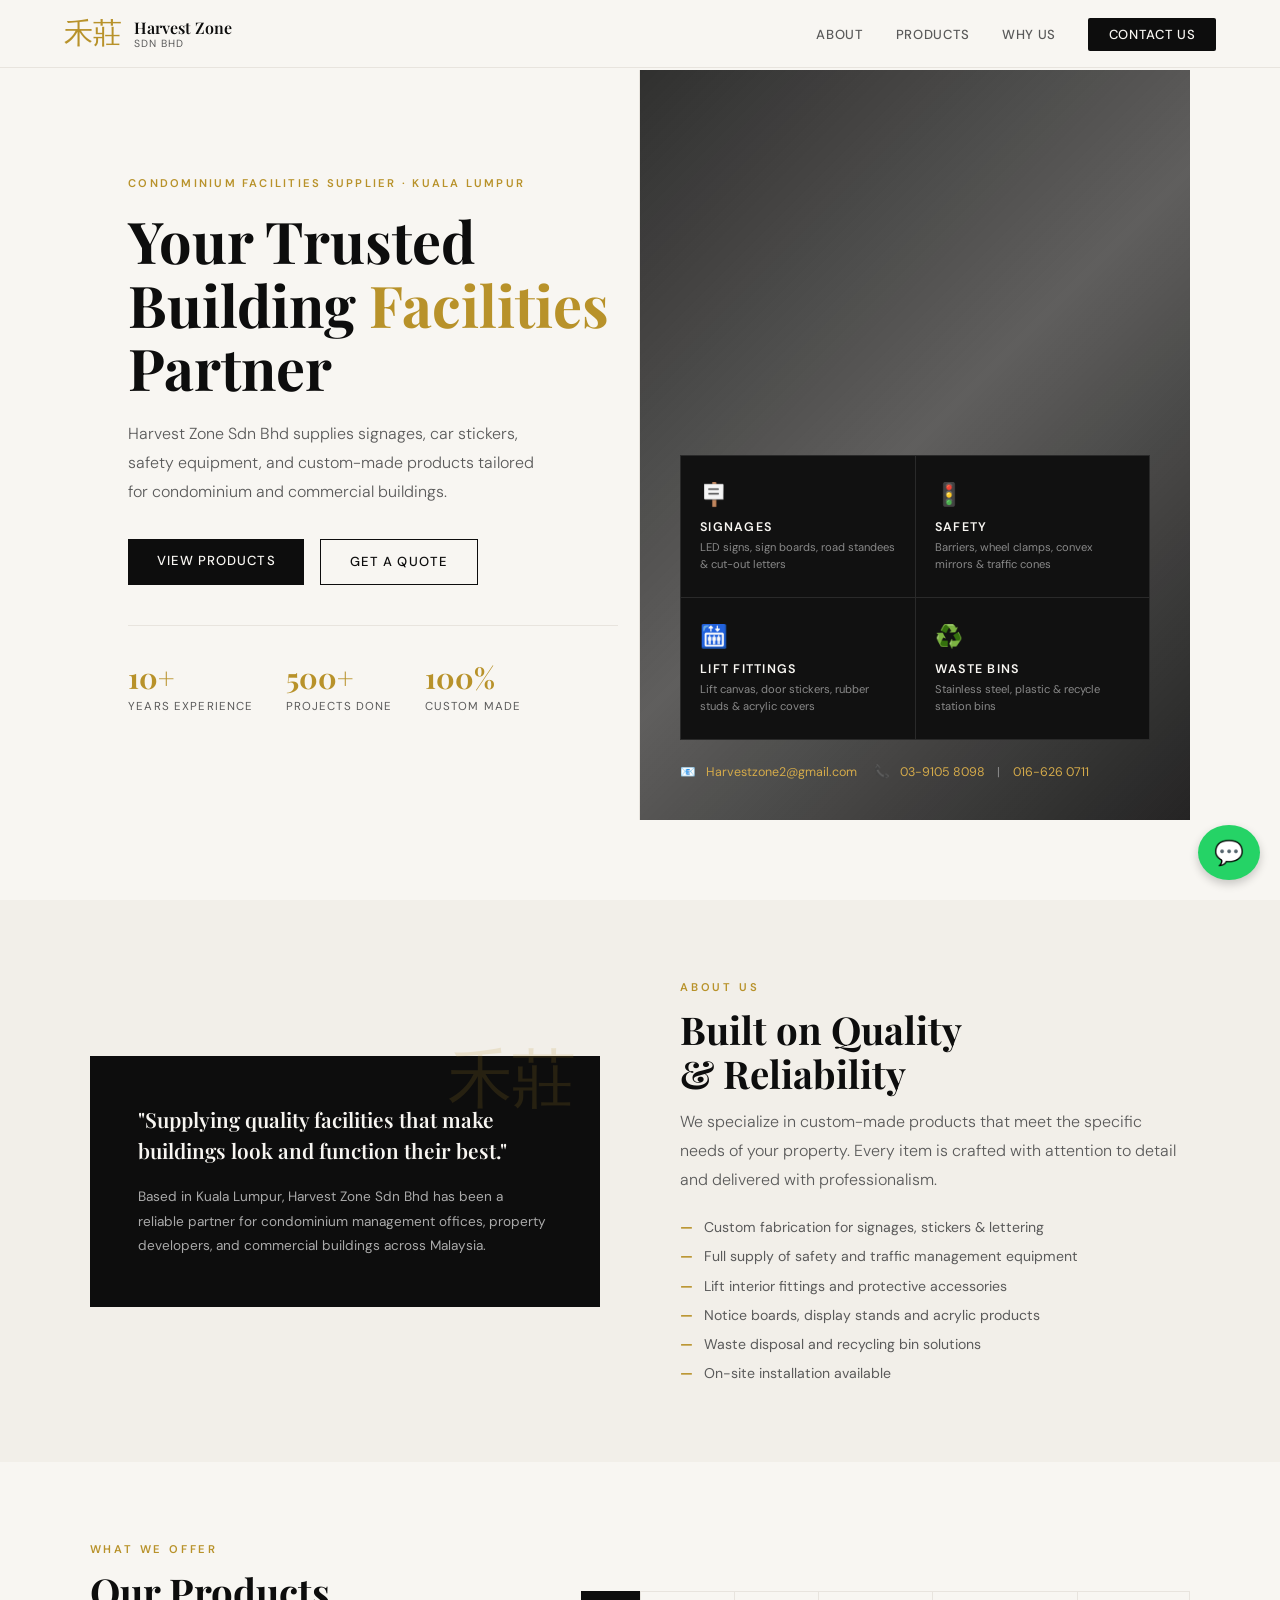
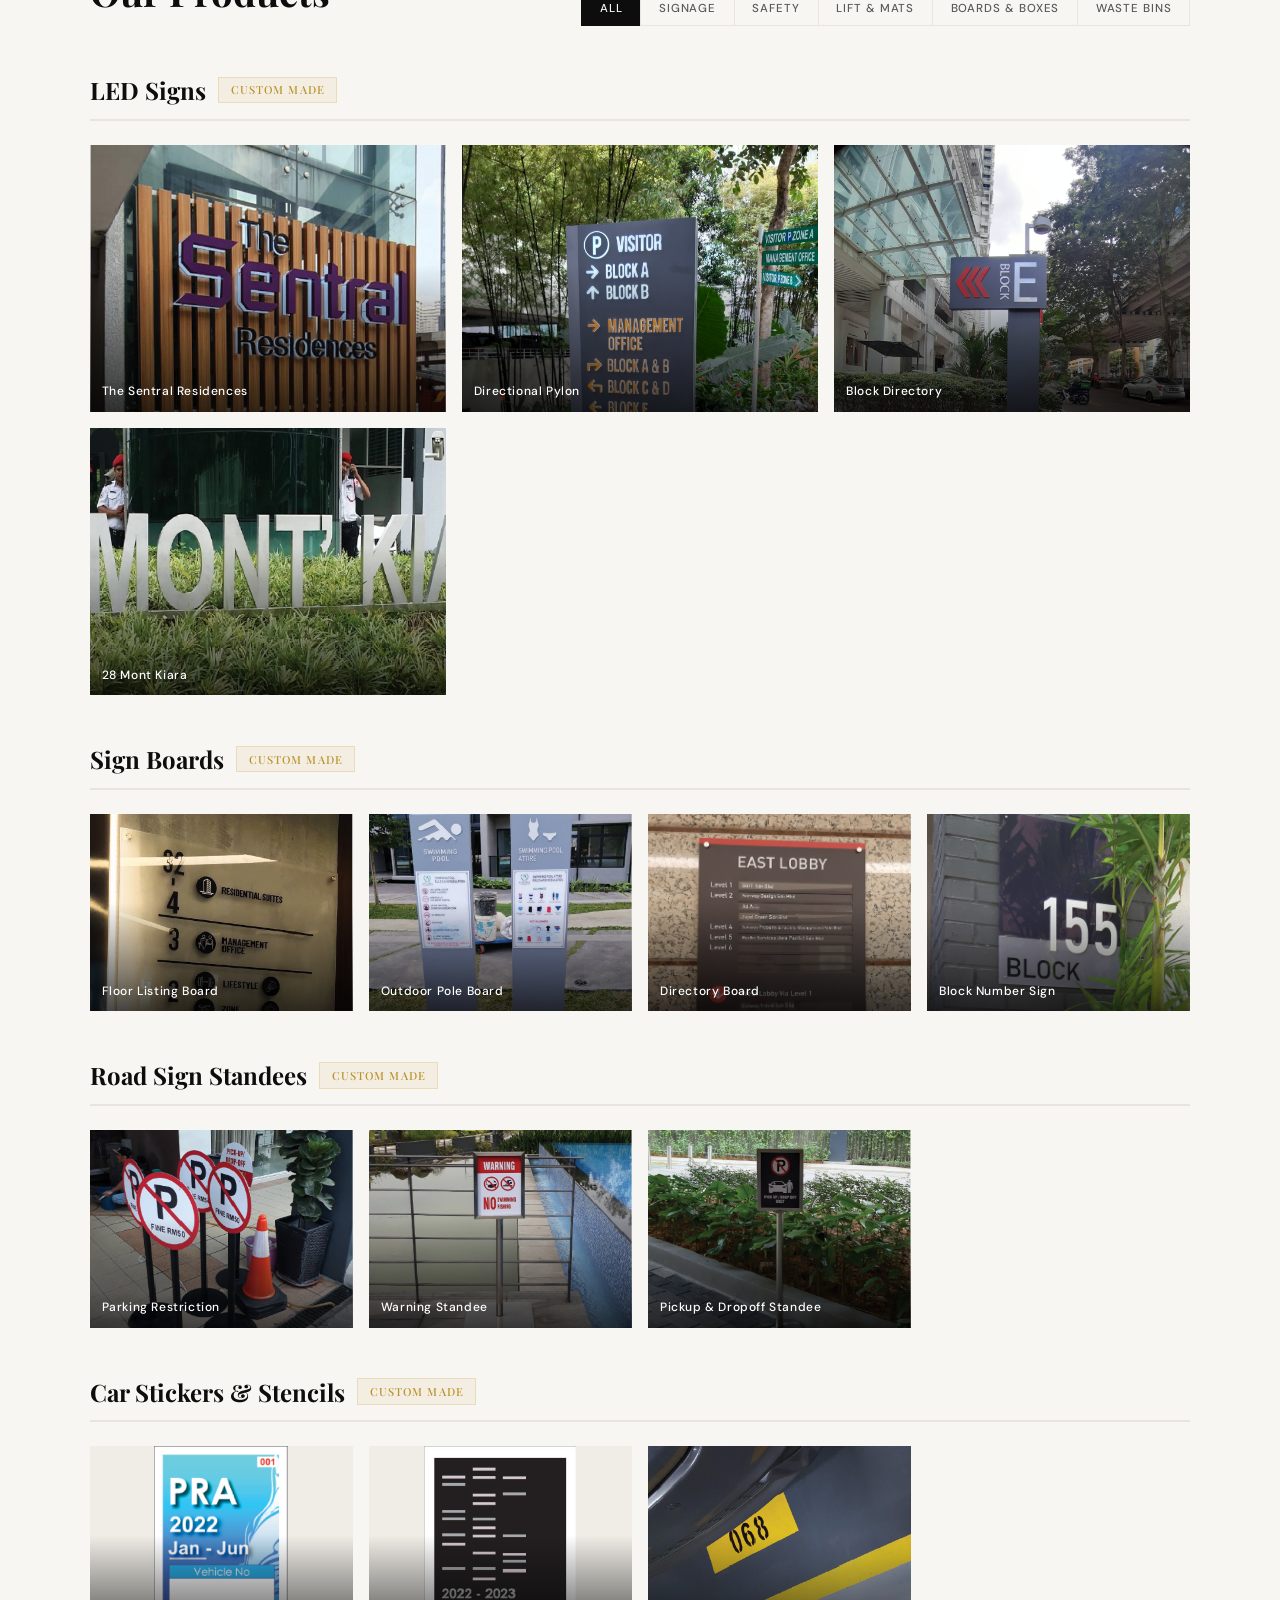
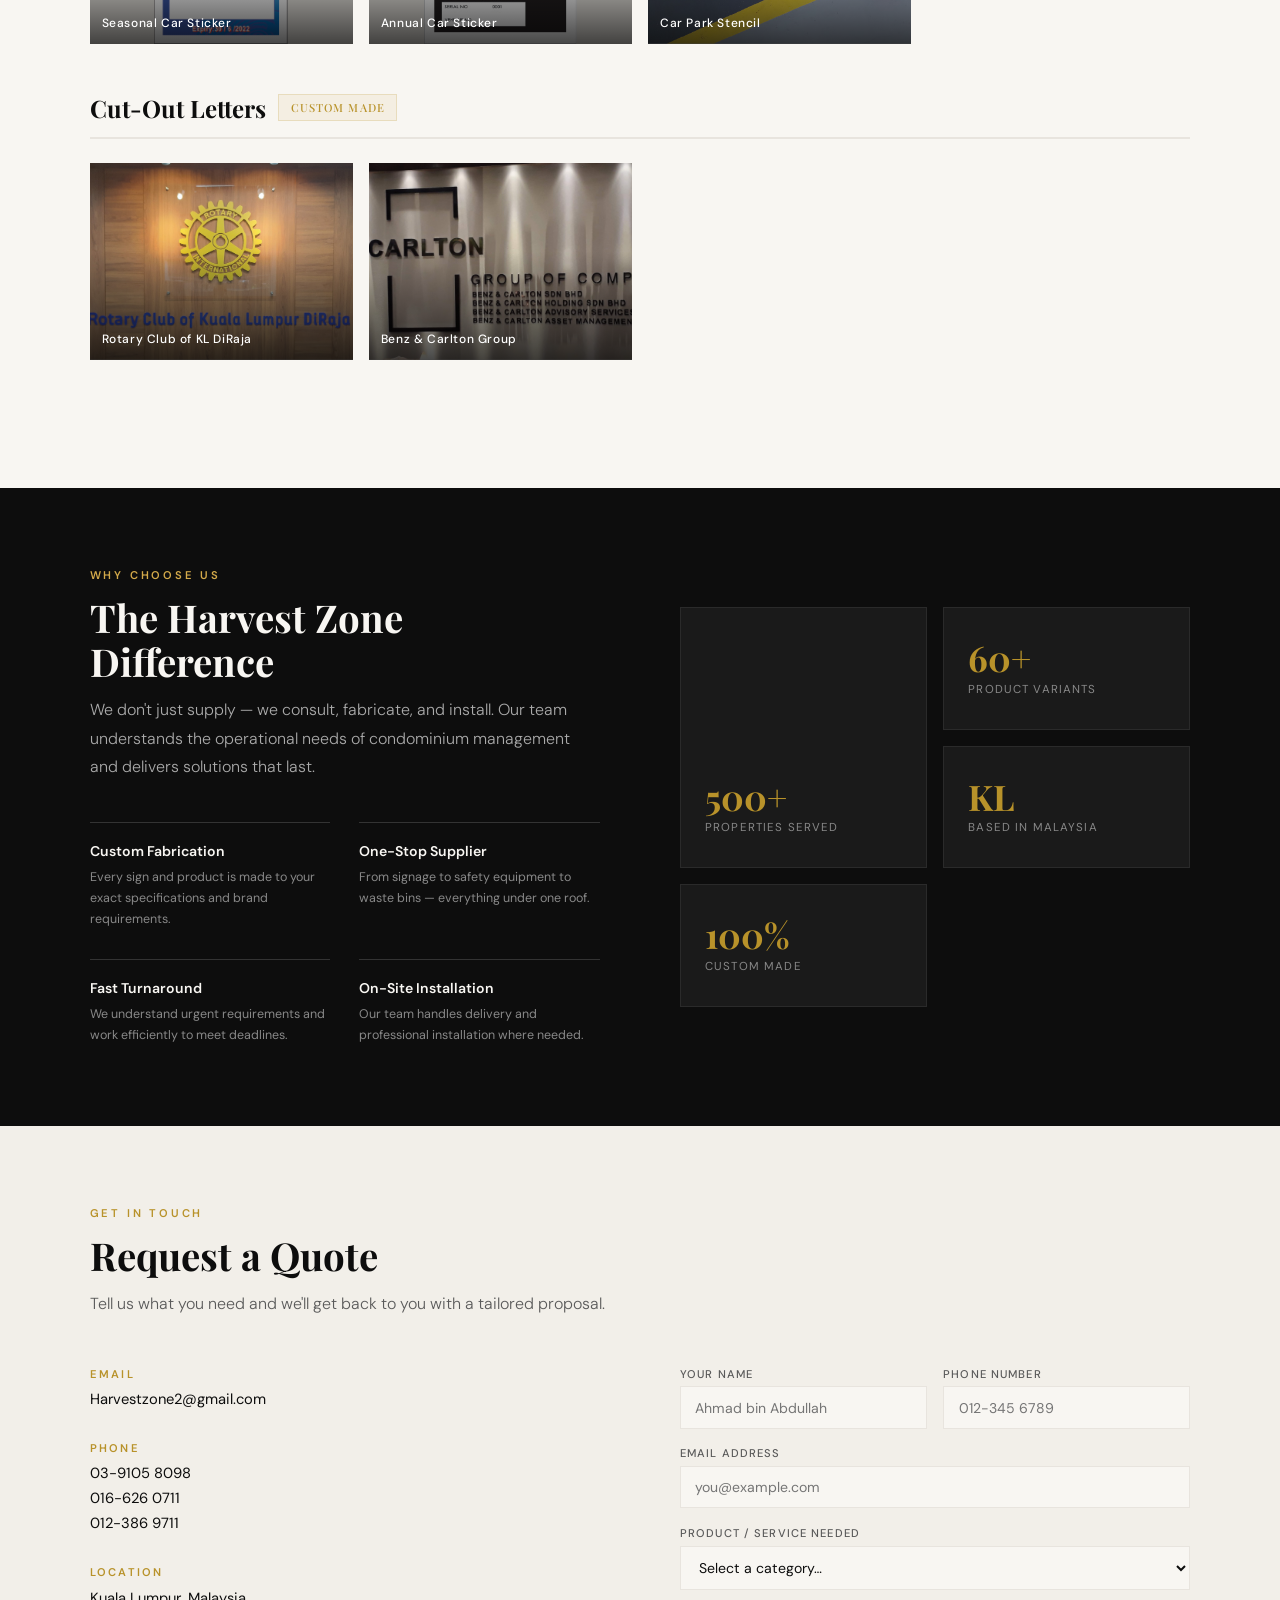
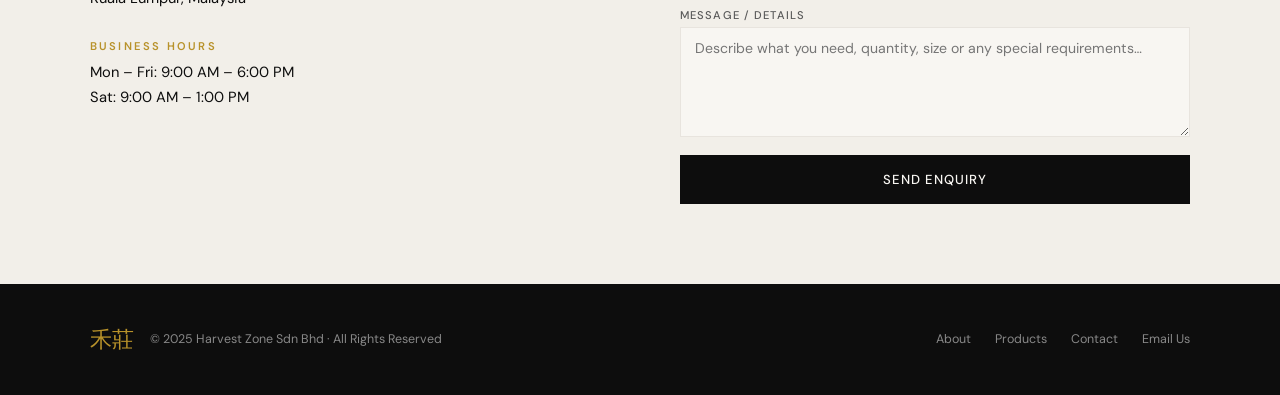
==== commit e0bdb429: "Feat: Added the foundation for Whatsapp" ====
--- a/index.html
+++ b/index.html
@@ -5,7 +5,12 @@
     <meta name="viewport" content="width=device-width, initial-scale=1.0" />
     <title>Harvest Zone Sdn Bhd – Condominium Facilities Supplier</title>
     <meta name="description" content="Supplier of Signages, road barriers, poles, and safety equipment in Malaysia. High quality, durable, and reliable products." />
-
+    <meta name="robots" content="index, follow" />
+
+<meta property="og:title" content="Harvest Zone Sdn Bhd – Signage & Safety Equipment Supplier Malaysia" />
+<meta property="og:description" content="Custom signages, road safety equipment, lift accessories & waste bins in Kuala Lumpur." />
+<meta property="og:type" content="website" />
+<meta property="og:image" content="https://yourdomain.com/images/preview.jpg" />
     <link
       href="https://fonts.googleapis.com/css2?family=Playfair+Display:wght@400;600;700&family=DM+Sans:wght@300;400;500;600&display=swap"
       rel="stylesheet"
@@ -18,6 +23,9 @@
 
 <link rel="icon" href="images/favicon.png">
   </head>
+  <a href="https://wa.me/60123869711" target="_blank" class="whatsapp-float">
+  💬
+</a>
   <body>
     <nav id="navbar">
       <a href="#hero" class="nav-logo">
--- a/index.css
+++ b/index.css
@@ -27,6 +27,20 @@
     background: var(--white);
     color: var(--black);
     overflow-x: hidden;
+}
+
+/* WHASTSAPP FLOAT */
+.whatsapp-float {
+  position: fixed;
+  bottom: 20px;
+  right: 20px;
+  background: #25D366;
+  color: white;
+  font-size: 24px;
+  padding: 12px 16px;
+  border-radius: 50%;
+  text-decoration: none;
+  box-shadow: 0 4px 10px rgba(0,0,0,0.2);
 }
 
 /* NAV */
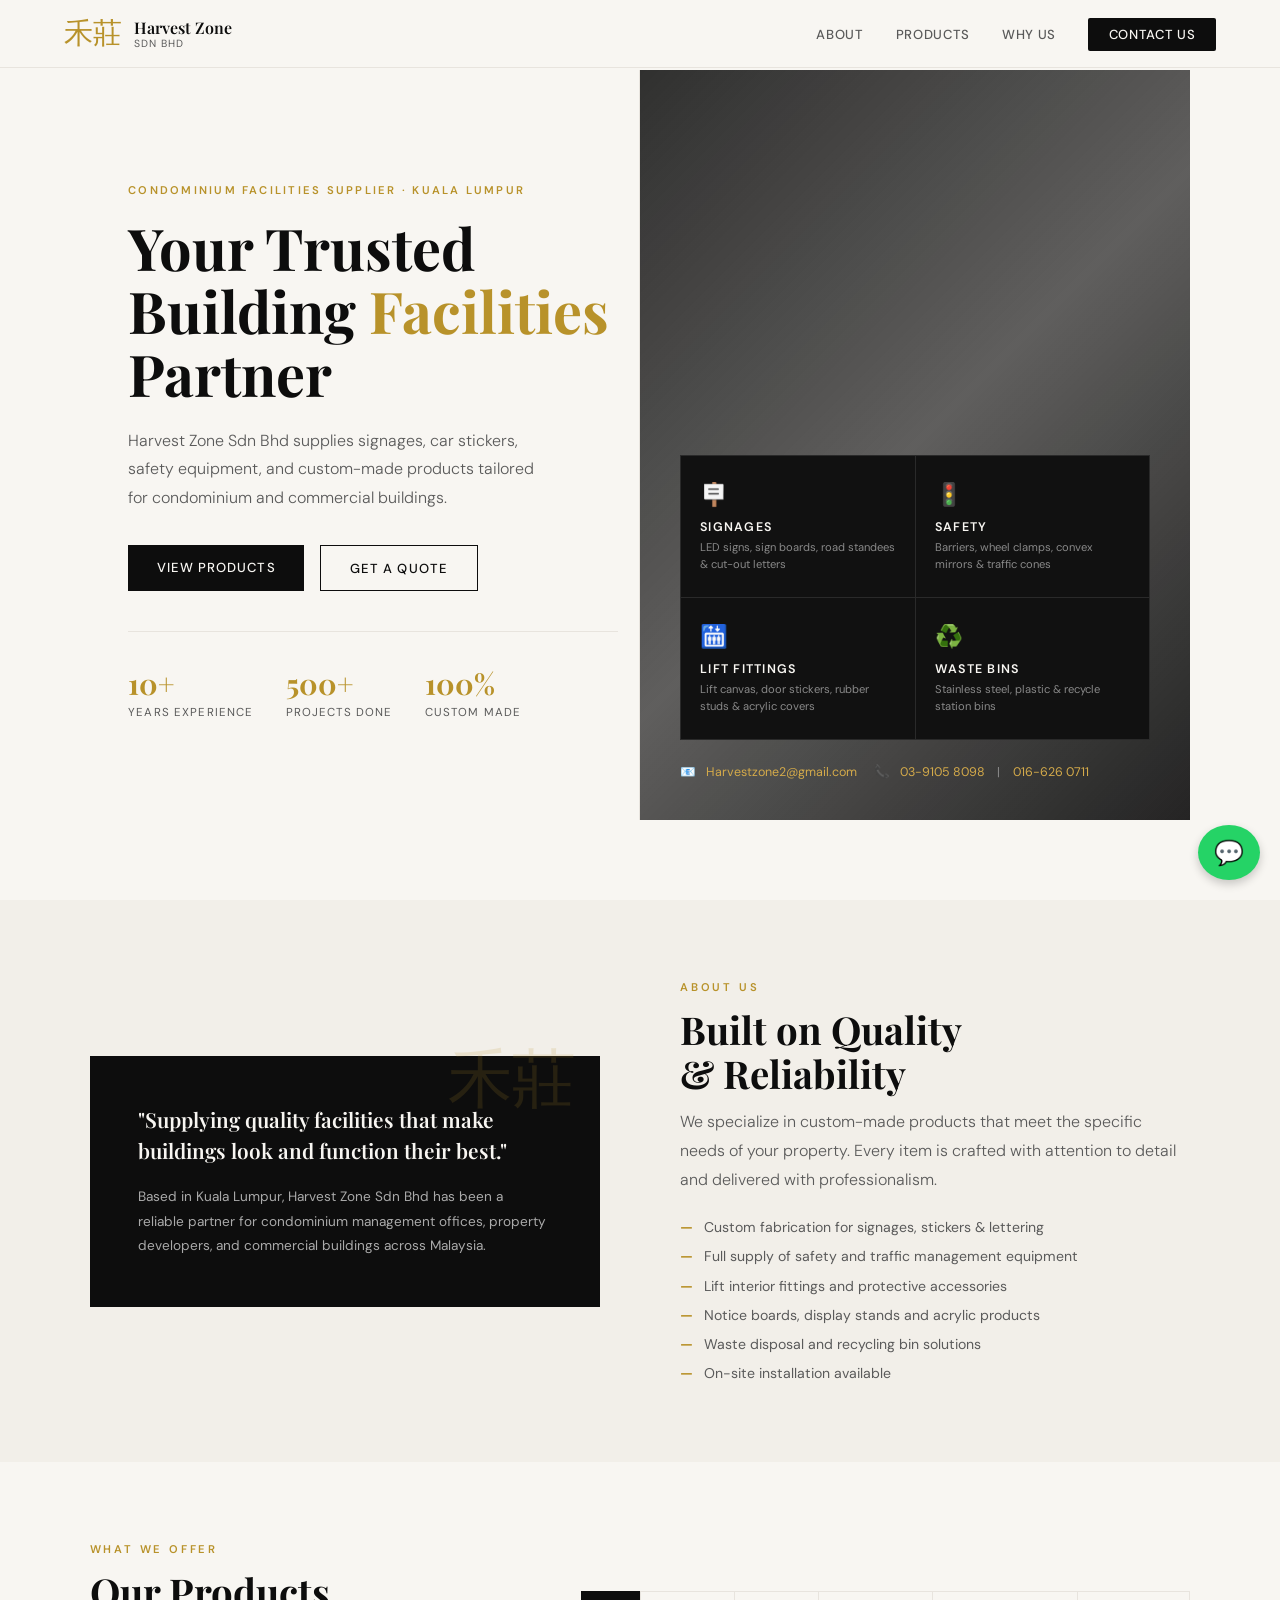
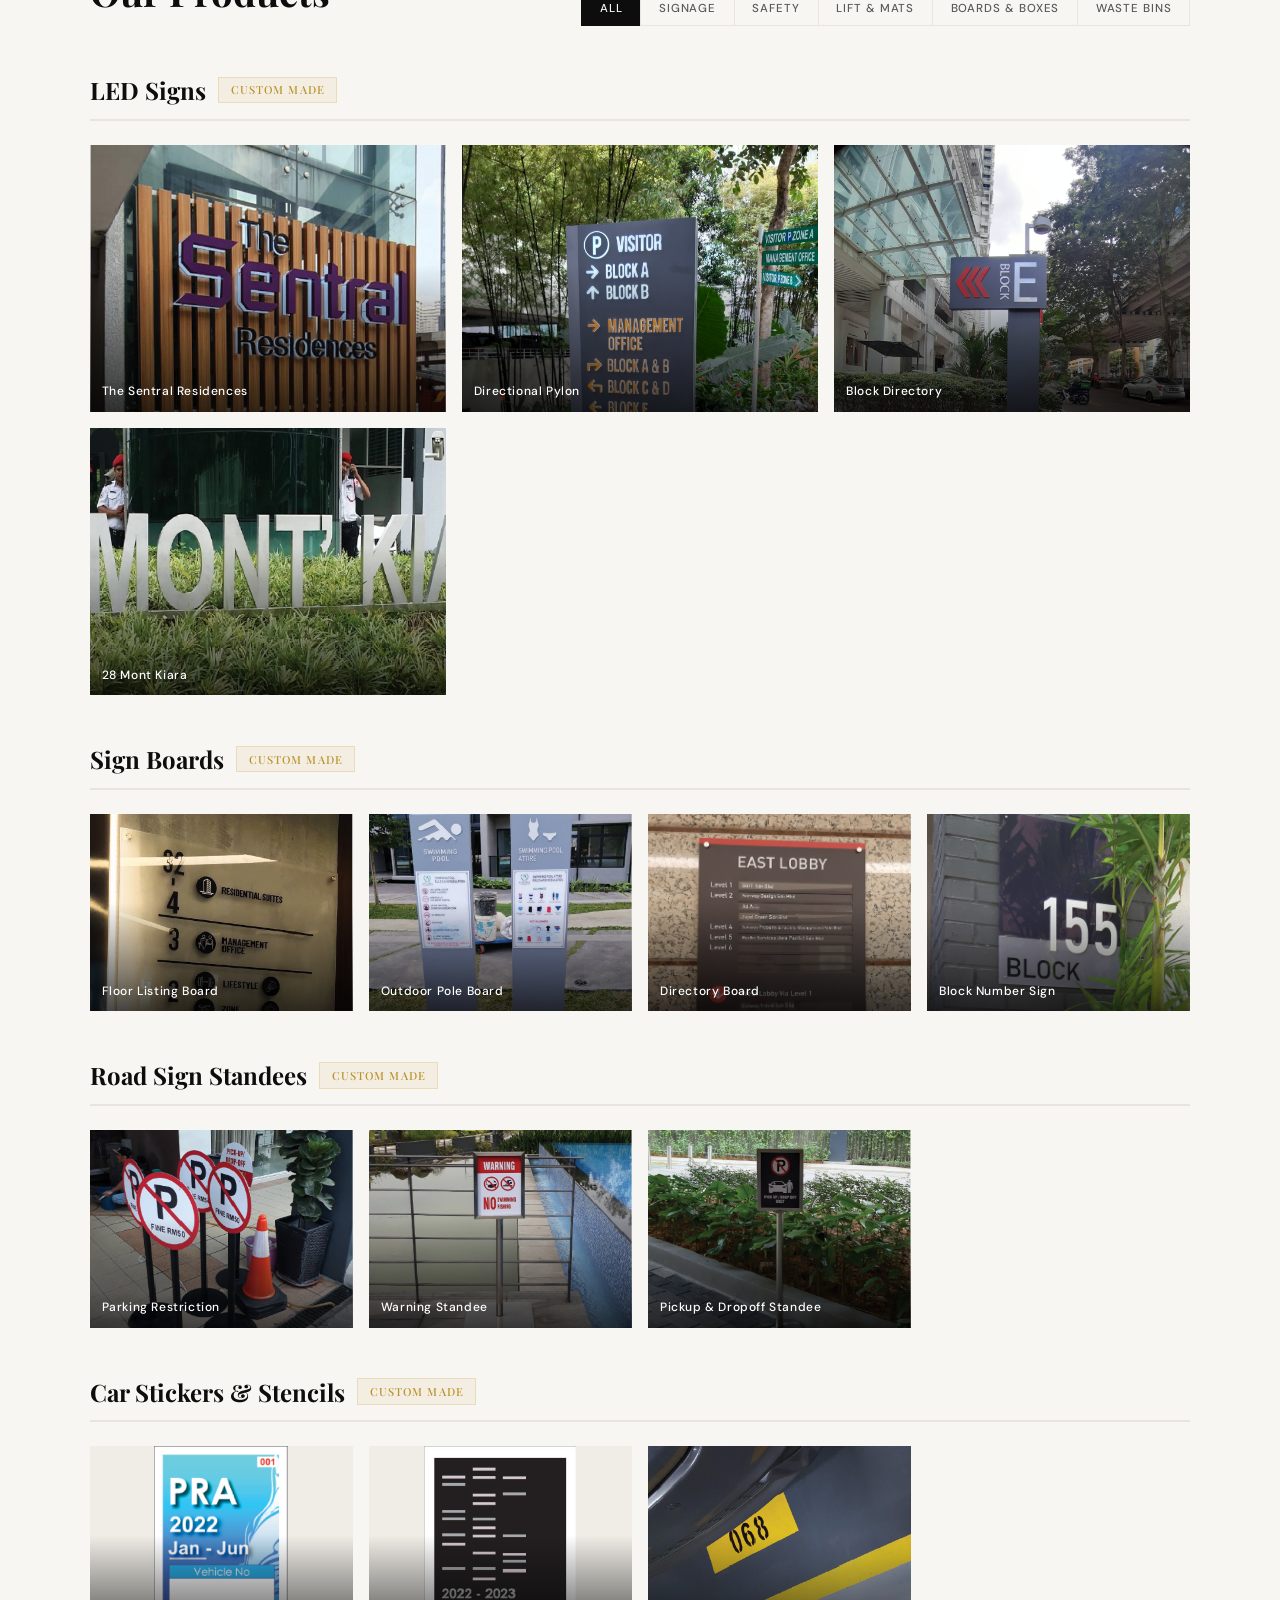
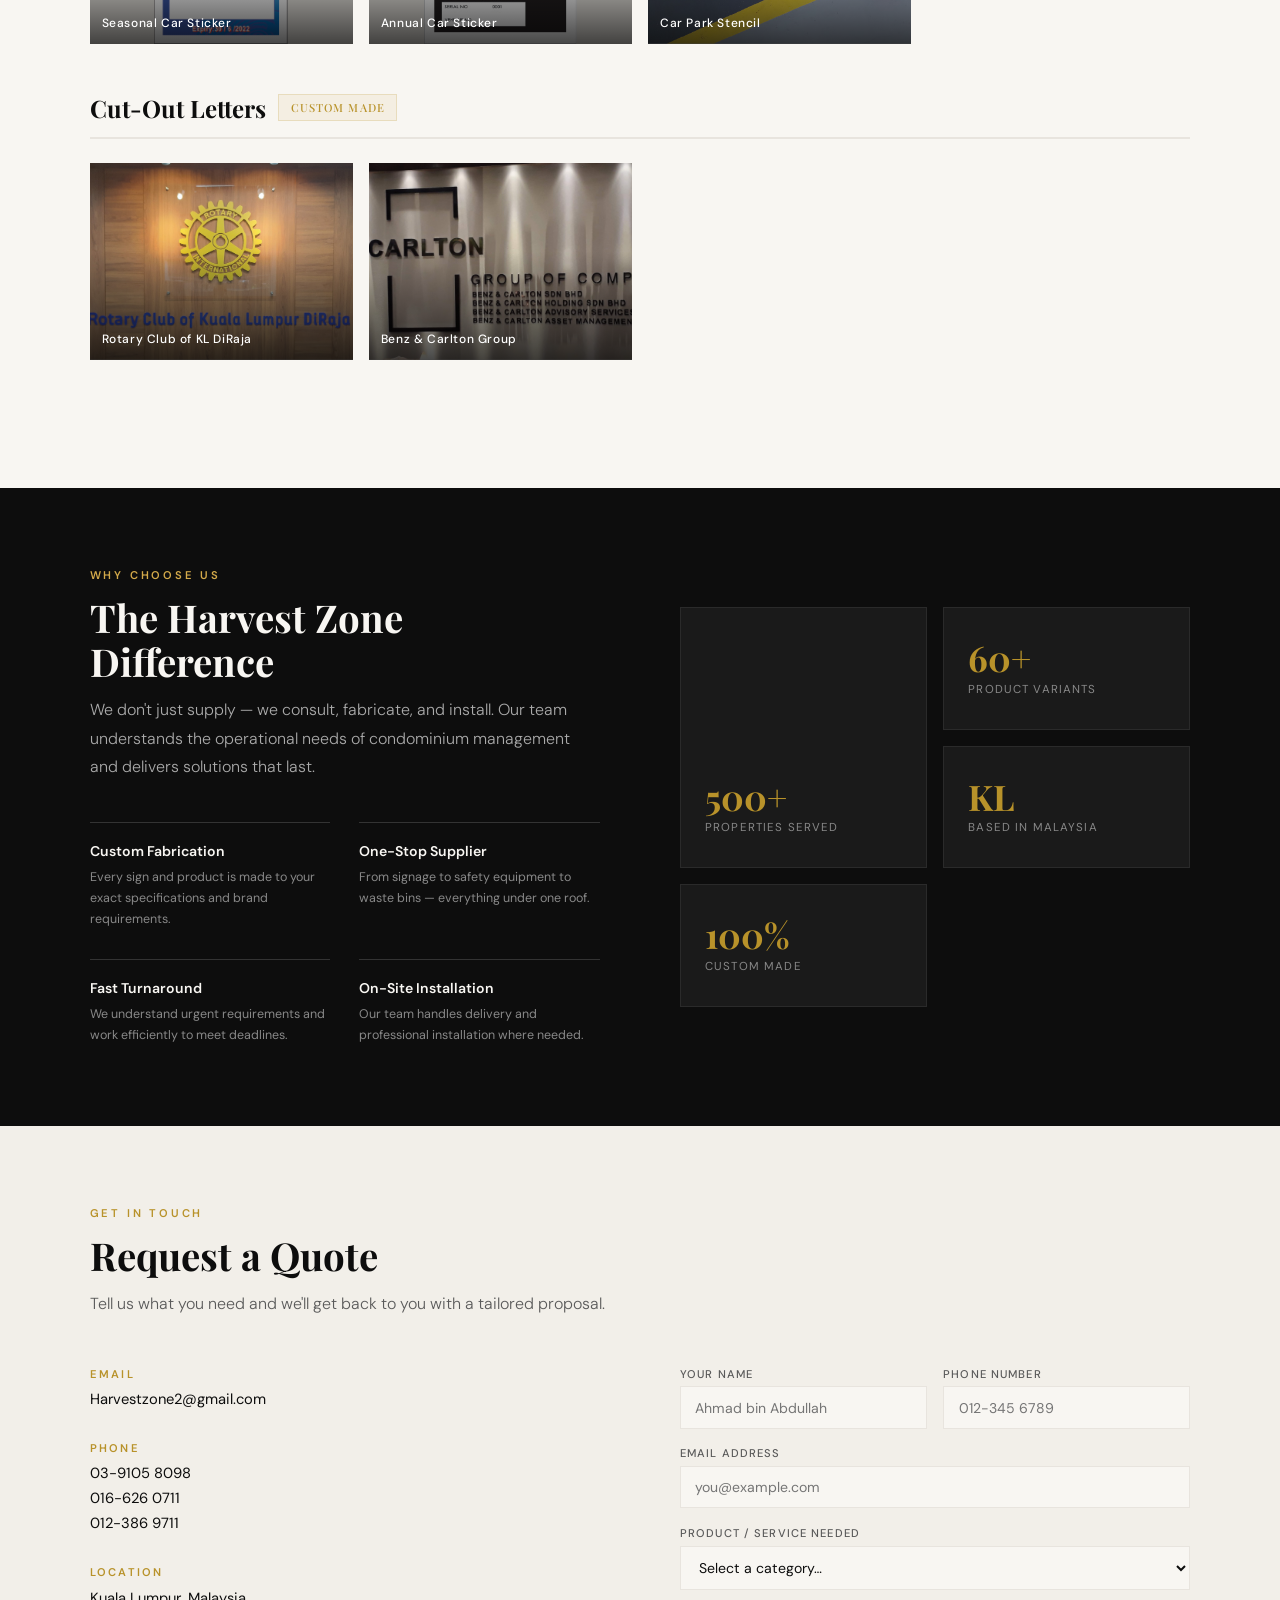
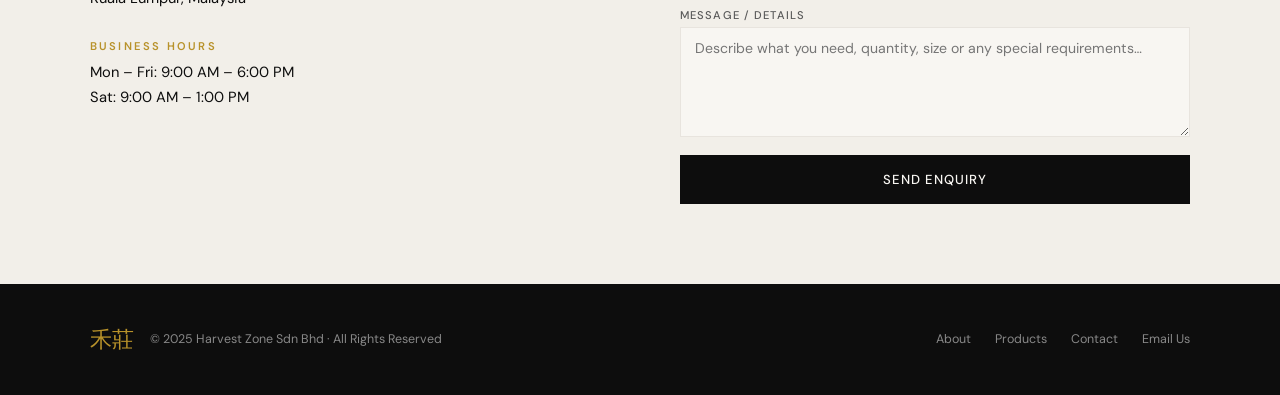
==== commit 5b237f95: "Feat: Added some minor tweaks" ====
--- a/index.html
+++ b/index.html
@@ -3,9 +3,8 @@
   <head>
     <meta charset="UTF-8" />
     <meta name="viewport" content="width=device-width, initial-scale=1.0" />
-    <title>Harvest Zone Sdn Bhd – Condominium Facilities Supplier</title>
-    <meta name="description" content="Supplier of Signages, road barriers, poles, and safety equipment in Malaysia. High quality, durable, and reliable products." />
-    <meta name="robots" content="index, follow" />
+<title>Signage & Safety Equipment Supplier Kuala Lumpur | Harvest Zone</title>
+<meta name="description" content="Signage supplier in Kuala Lumpur. We provide LED signs, road safety equipment, lift accessories, and custom building solutions in Malaysia." />    <meta name="robots" content="index, follow" />
 
 <meta property="og:title" content="Harvest Zone Sdn Bhd – Signage & Safety Equipment Supplier Malaysia" />
 <meta property="og:description" content="Custom signages, road safety equipment, lift accessories & waste bins in Kuala Lumpur." />
@@ -49,9 +48,9 @@
     <!-- HERO -->
     <section id="hero">
       <div class="hero-left reveal">
-        <span class="hero-tag"
+        <h1><span class="hero-tag"
           >Condominium Facilities Supplier · Kuala Lumpur</span
-        >
+        ></h1>
         <h1 class="hero-title">
           Your Trusted<br />Building <span>Facilities</span><br />Partner
         </h1>
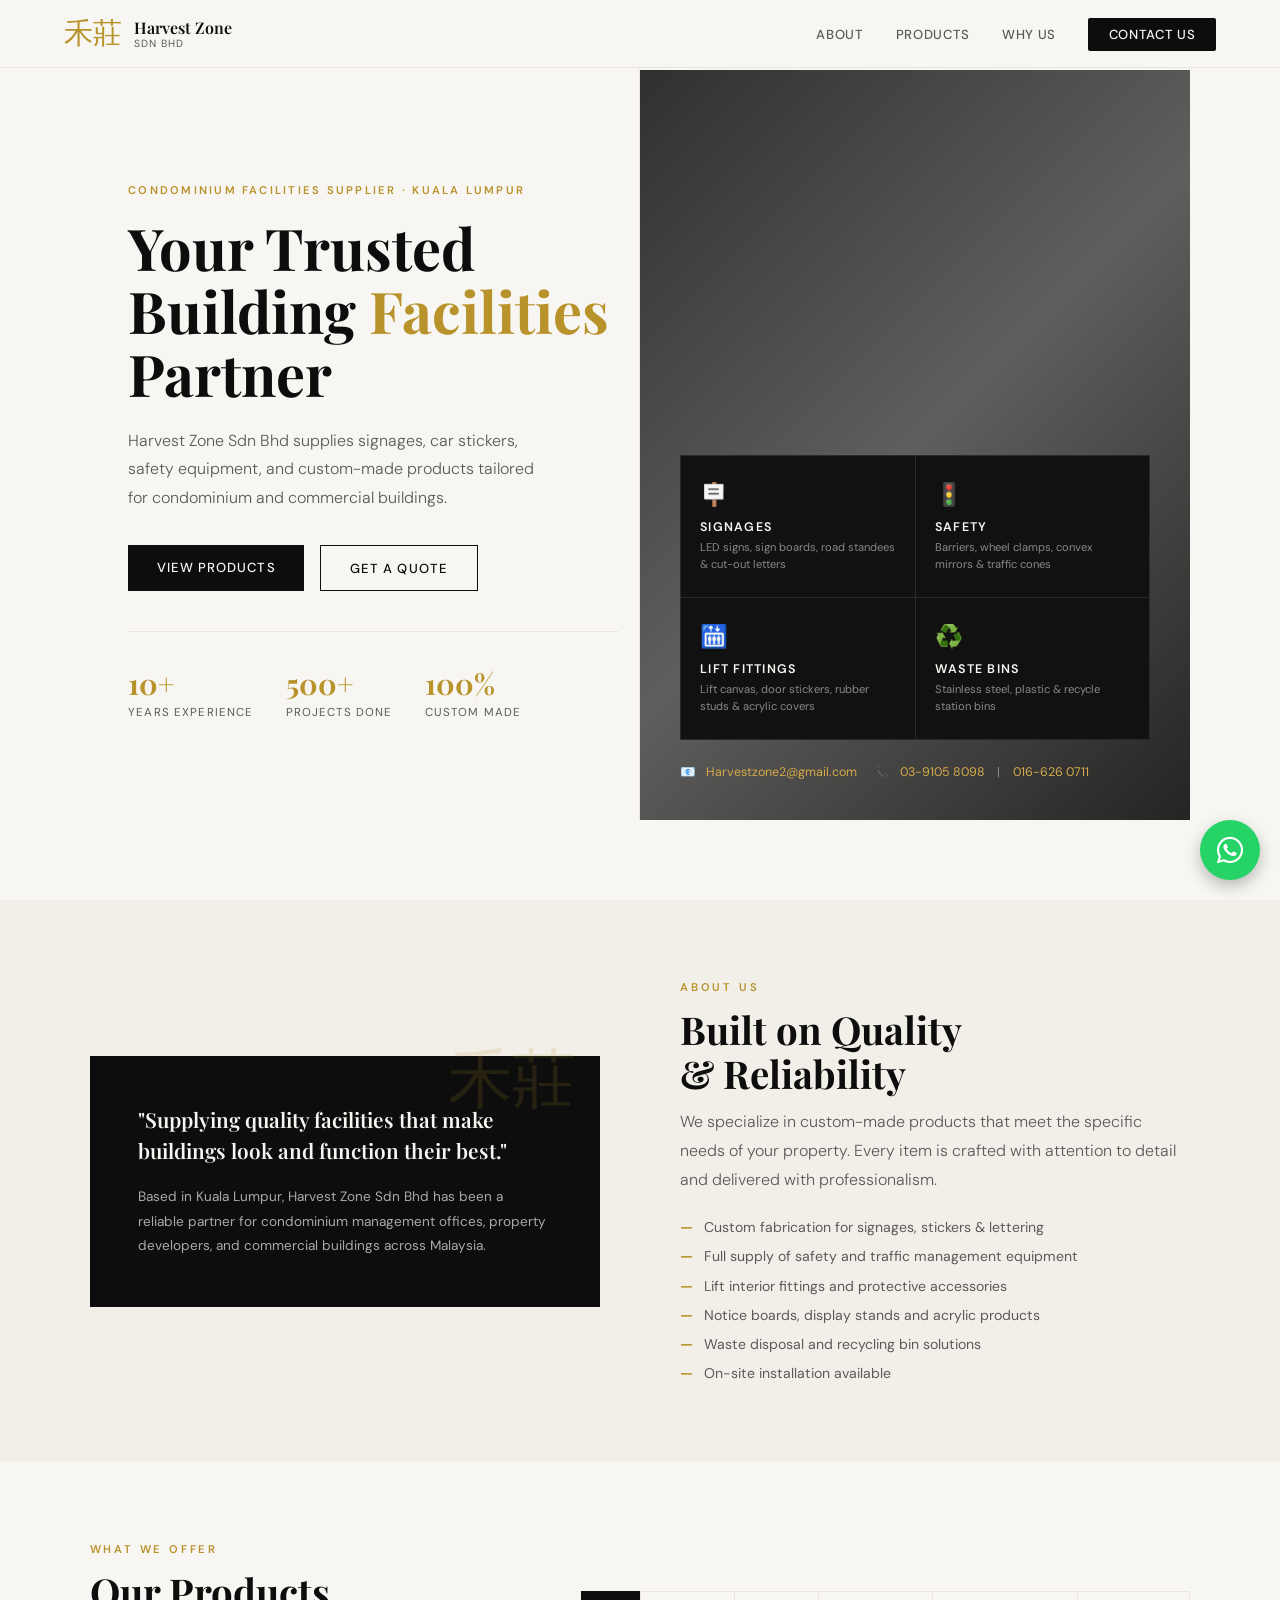
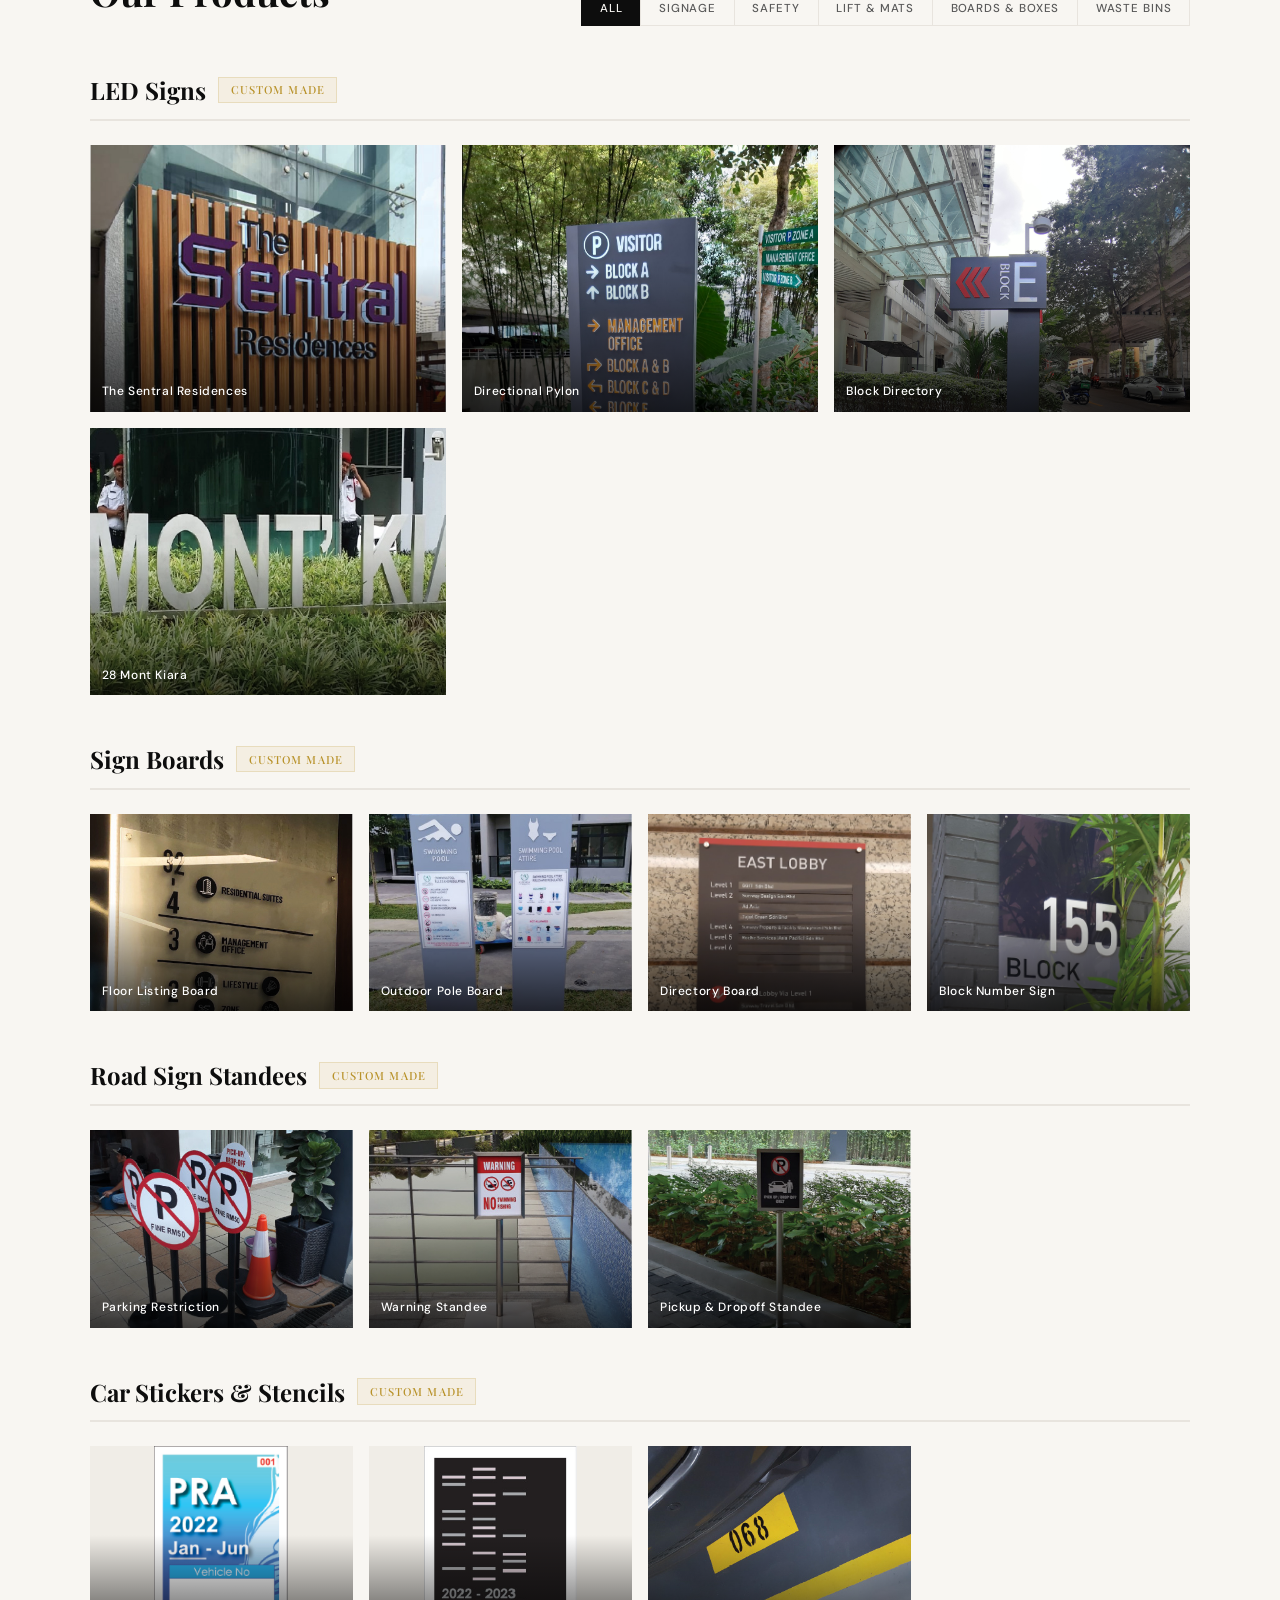
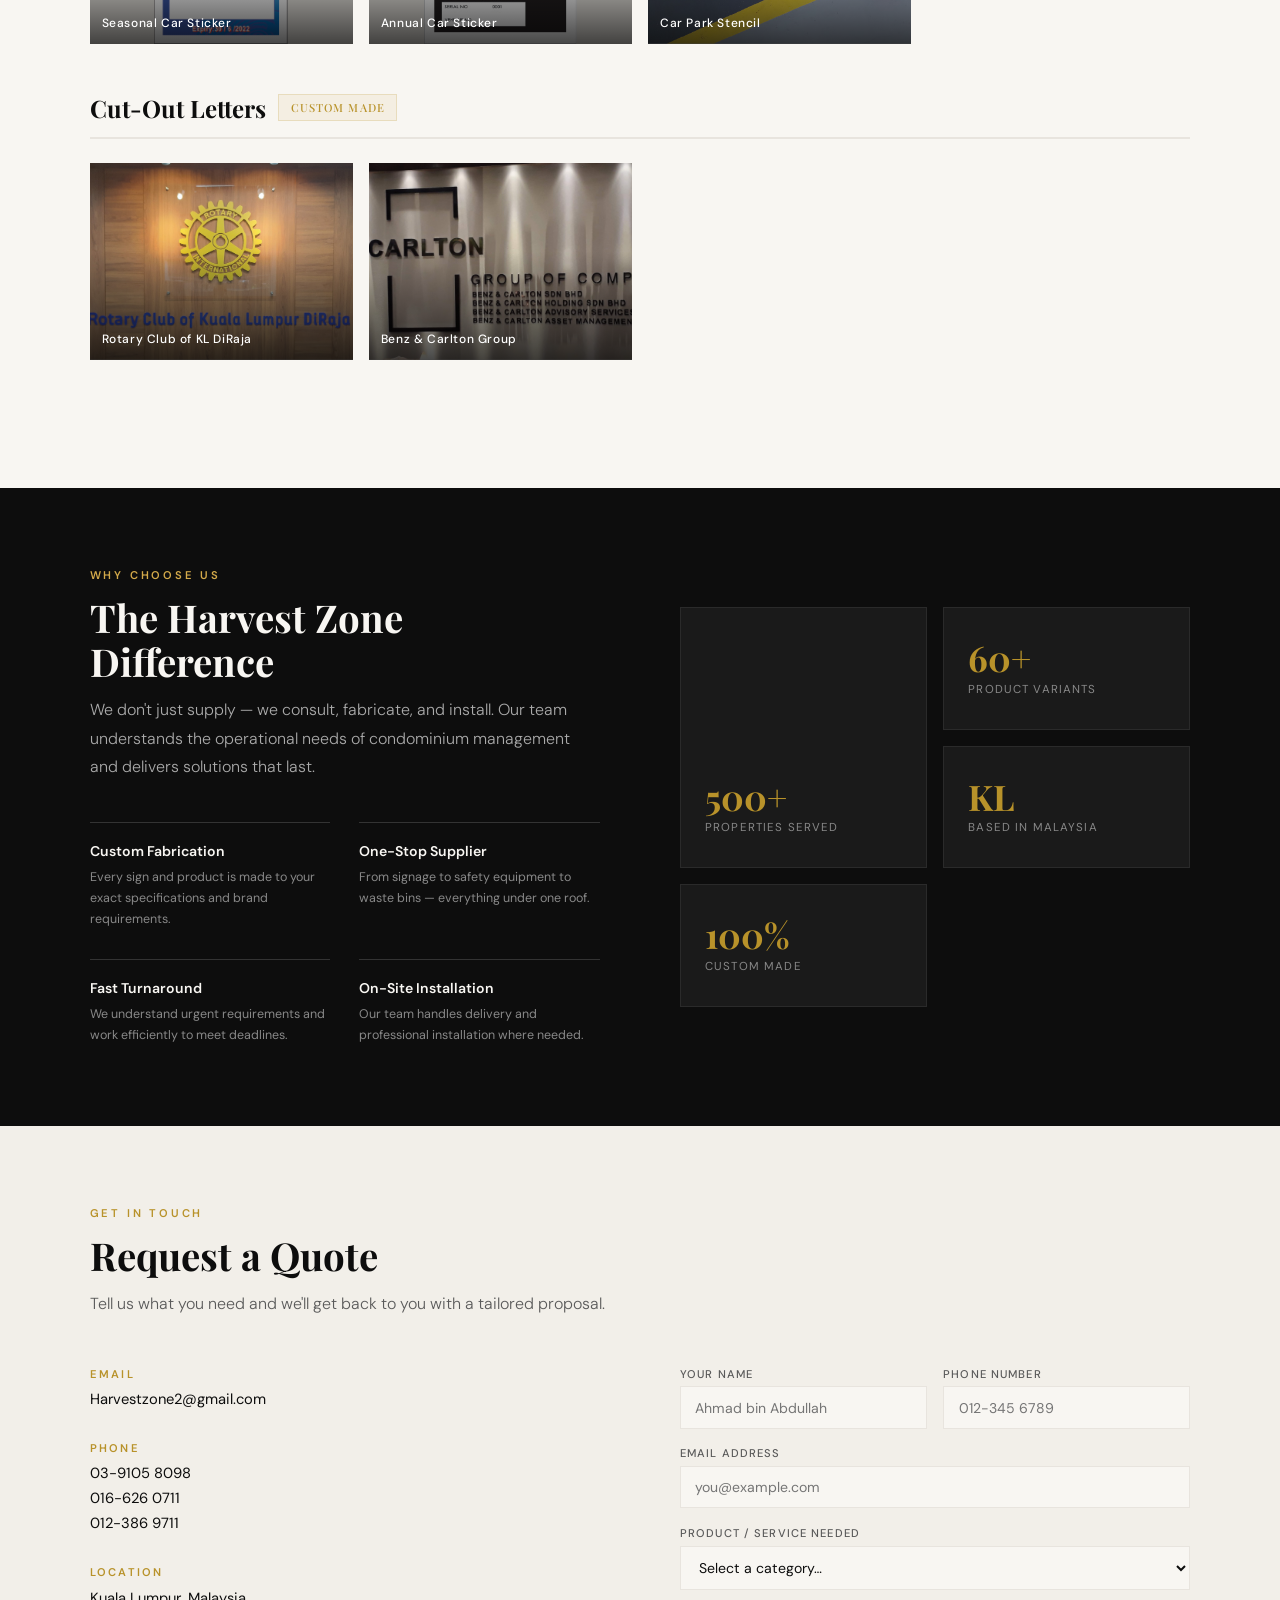
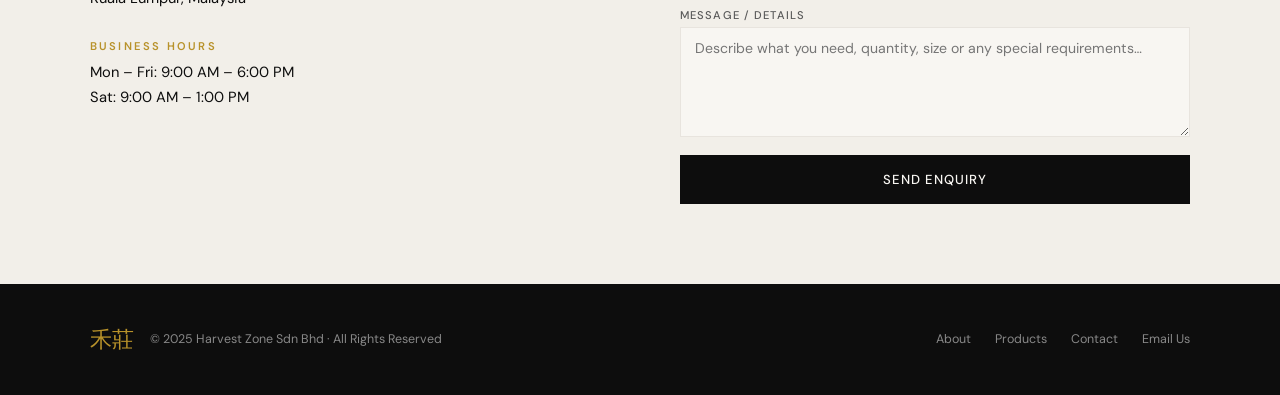
==== commit 867529de: "Feat: Added the Whatsapp Icon and Prefilled Message" ====
--- a/index.html
+++ b/index.html
@@ -19,11 +19,11 @@
     <script>
       emailjs.init("PxdAUIRpTbBDMGLvA"); // replace with your public key
     </script>
-
+<link rel="stylesheet" href="https://cdnjs.cloudflare.com/ajax/libs/font-awesome/6.5.0/css/all.min.css">
 <link rel="icon" href="images/favicon.png">
   </head>
-  <a href="https://wa.me/60123869711" target="_blank" class="whatsapp-float">
-  💬
+  <a href="https://wa.me/60123456789?text=Hi%20I%20am%20interested%20in%20your%20products" target="_blank" class="wa-icon">
+  <i class="fab fa-whatsapp"></i>
 </a>
   <body>
     <nav id="navbar">
--- a/index.css
+++ b/index.css
@@ -30,17 +30,28 @@
 }
 
 /* WHASTSAPP FLOAT */
-.whatsapp-float {
+.wa-icon {
   position: fixed;
   bottom: 20px;
   right: 20px;
   background: #25D366;
   color: white;
-  font-size: 24px;
-  padding: 12px 16px;
+  width: 60px;
+  height: 60px;
   border-radius: 50%;
+  display: flex;
+  align-items: center;
+  justify-content: center;
+  font-size: 30px;
   text-decoration: none;
-  box-shadow: 0 4px 10px rgba(0,0,0,0.2);
+  box-shadow: 0 6px 15px rgba(0,0,0,0.25);
+  z-index: 999;
+  transition: transform 0.2s, box-shadow 0.2s;
+}
+
+.wa-icon:hover {
+  transform: scale(1.1);
+  box-shadow: 0 8px 20px rgba(0,0,0,0.3);
 }
 
 /* NAV */
